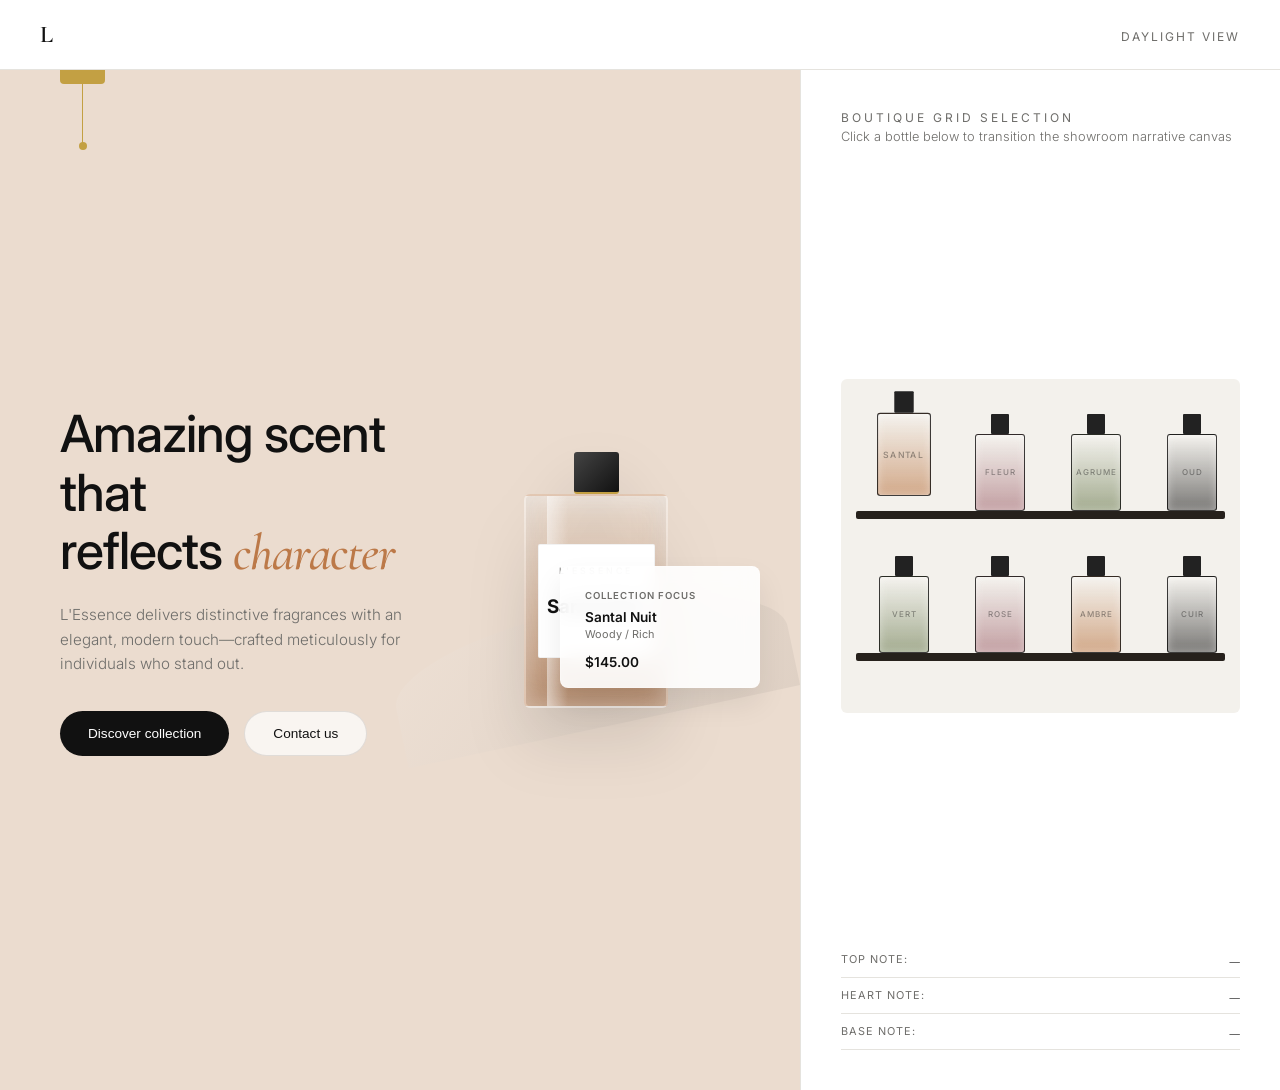
==== index.html @ 067307cc "Initial commit" ====
<!DOCTYPE html>
<html lang="en">
<head>
    <meta charset="UTF-8">
    <meta name="viewport" content="width=device-width, initial-scale=1.0">
    <title>LADE's Scent | World of frangrance</title>
    <link rel="preconnect" href="https://fonts.googleapis.com">
    <link rel="preconnect" href="https://fonts.gstatic.com" crossorigin>
    <link href="https://fonts.googleapis.com/css2?family=Cormorant+Garamond:ital,wght@0,400;0,600;1,400&family=Inter:wght@300;400;500;600&display=swap" rel="stylesheet">
    <link rel="stylesheet" href="style.css">
</head>
<body>

    <!-- SITE NAVIGATION HEADER -->
    <header class="site-header">
        <div class="header-container">
            <div class="nav-left">
                <a href="#" class="brand-logo">L</a>
            </div>
            <div class="nav-right">
                <span class="view-mode" id="theme-status">Daylight View</span>
            </div>
        </div>
    </header>

    <main class="showroom-wrapper">
        
        <!-- THE CINEMATIC HERO CANVAS (LEFT) -->
        <section class="display-stage" id="ambient-stage">
            <div class="cabinet-lighting">
                <div class="lamp">
                    <div class="lamp-shade"></div>
                    <div class="lamp-glow"></div>
                    <div class="pull-string" id="theme-pull-string" title="Pull to toggle lights"></div>
                </div>
            </div>

            <div class="hero-story-container">
                <div class="hero-text-side">
                    <h1 class="hero-headline">Amazing scent that <br>reflects <span id="hero-dynamic-word" class="serif-italic">character</span></h1>
                    <p class="hero-subtext" id="hero-dynamic-subtext">L'Essence delivers distinctive fragrances with an elegant, modern touch—crafted meticulously for individuals who stand out.</p>
                    <div class="hero-cta-group">
                        <button class="btn-dark" id="hero-primary-btn">Discover collection</button>
                        <button class="btn-light" id="contact-trigger-btn">Contact us</button>
                    </div>
                </div>

                <div class="hero-image-side">
                    <div class="silk-drape-overlay"></div>
                    <div class="showcase-bottle-wrapper">
                        <div class="hero-perfume-bottle" id="hero-bottle-render">
                            <div class="hero-cap"></div>
                            <div class="hero-glass-body liquid-woody" id="hero-liquid-core">
                                <div class="hero-glass-shine"></div>
                                <div class="hero-bottle-inner-label">
                                    <p class="label-brand">L'ESSENCE</p>
                                    <h3 id="hero-label-name">Santal Nuit</h3>
                                </div>
                            </div>
                        </div>
                    </div>

                    <div class="floating-product-card">
                        <span class="badge-tag">Collection Focus</span>
                        <h4 id="badge-title">Santal Nuit</h4>
                        <p id="badge-meta">Woody / Rich</p>
                        <span class="badge-price" id="badge-price">$145.00</span>
                    </div>
                </div>
            </div>
        </section>

        <!-- THE ARCHITECTURAL ARCHIVE PANEL (RIGHT) -->
        <aside class="info-sidebar">
            <div class="sidebar-header-tag">
                <span class="scent-tag">Boutique Grid Selection</span>
                <p class="sidebar-instruction">Click a bottle below to transition the showroom narrative canvas</p>
            </div>

            <div class="cabinet-grid-wrapper">
                <div class="cabinet-frame">
                    
                    <!-- SHELF ROW 1 -->
                    <div class="cabinet-shelf">
                        <div class="shelf-surface"></div>
                        <div class="shelf-items">
                            
                            <div class="shelf-item locked" 
                                 data-name="Santal Nuit" data-price="$145.00" data-tag="Woody / Rich" data-word="character"
                                 data-desc="An intimate, shadow-filled atmosphere captured in premium glass. Dark papyrus and spicy cardamom give way to a creamy Australian sandalwood base." 
                                 data-top="Cardamom, Cypress" data-heart="Papyrus, Iris Accord" data-base="Sandalwood"
                                 data-accent="var(--accent-woody)" data-liquid="liquid-woody"
                                 data-stage-bg="linear-gradient(135deg, #ecdccf 0%, #d5bead 100%)">
                                <div class="perfume-bottle">
                                    <div class="cap"></div>
                                    <div class="glass-body liquid-woody"><div class="shimmer-glare"></div><span>SANTAL</span></div>
                                </div>
                            </div>

                            <div class="shelf-item" 
                                 data-name="Fleur de Cerisier" data-price="$160.00" data-tag="Floral / Delicate" data-word="elegance"
                                 data-desc="A bright, crisp interpretation of spring rain in luxury gardens. Petals of cherry blossom floating down onto soft, clean white musks and Bergamot zest." 
                                 data-top="Calabrian Bergamot" data-heart="Sakura Blossom" data-base="White Musk"
                                 data-accent="var(--accent-floral)" data-liquid="liquid-floral"
                                 data-stage-bg="linear-gradient(135deg, #f5e6e8 0%, #dec2c5 100%)">
                                <div class="perfume-bottle">
                                    <div class="cap"></div>
                                    <div class="glass-body liquid-floral"><div class="shimmer-glare"></div><span>FLEUR</span></div>
                                </div>
                            </div>

                            <div class="shelf-item" 
                                 data-name="Agrume Fraîche" data-price="$130.00" data-tag="Citrus / Raw" data-word="vibrancy"
                                 data-desc="An injection of pure, morning energy. Crushed green lemons and vibrant Tunisian neroli oil anchored firmly by a sophisticated dry down of crisp amber." 
                                 data-top="Crushed Lemon" data-heart="Tunisian Neroli" data-base="Clean Amber"
                                 data-accent="var(--accent-citrus)" data-liquid="liquid-citrus"
                                 data-stage-bg="linear-gradient(135deg, #f0f5e6 0%, #d2ddbe 100%)">
                                <div class="perfume-bottle">
                                    <div class="cap"></div>
                                    <div class="glass-body liquid-citrus"><div class="shimmer-glare"></div><span>AGRUME</span></div>
                                </div>
                            </div>

                            <div class="shelf-item" 
                                 data-name="Oud Impérial" data-price="$195.00" data-tag="Exotic / Deep" data-word="mystery"
                                 data-desc="A dense, mysterious journey through dark woods and rare resins. A highly sophisticated, smoky agarwood core designed for the bold iconoclast." 
                                 data-top="Spiced Saffron" data-heart="Smoky Agarwood" data-base="Dark Leather"
                                 data-accent="var(--accent-oud)" data-liquid="liquid-oud"
                                 data-stage-bg="linear-gradient(135deg, #dfdcd6 0%, #c4bfae 100%)">
                                <div class="perfume-bottle">
                                    <div class="cap gold-cap"></div>
                                    <div class="glass-body liquid-oud"><div class="shimmer-glare"></div><span>OUD</span></div>
                                </div>
                            </div>

                        </div>
                    </div>

                    <!-- SHELF ROW 2 -->
                    <div class="cabinet-shelf">
                        <div class="shelf-surface"></div>
                        <div class="shelf-items">
                            <div class="shelf-item" data-name="Vétiver Vert" data-price="$150.00" data-tag="Earthy / Fresh" data-word="grounding" data-desc="Crisp native grass notes paired with clean bergamot and a deeply grounding, smoky Haitian vetiver base." data-top="Bergamot" data-heart="Wild Sage" data-base="Haitian Vetiver" data-accent="var(--accent-citrus)" data-liquid="liquid-citrus" data-stage-bg="linear-gradient(135deg, #e6ecdf 0%, #cad4c1 100%)">
                                <div class="perfume-bottle"><div class="cap"></div><div class="glass-body liquid-citrus"><div class="shimmer-glare"></div><span>VERT</span></div></div>
                            </div>
                            <div class="shelf-item" data-name="Rose Noir" data-price="$170.00" data-tag="Floral / Opulent" data-word="passion" data-desc="A deep, dramatic midnight rose. Velvety damask rose absolute blended seamlessly with dark patchouli and black pepper." data-top="Black Pepper" data-heart="Damask Rose" data-base="Patchouli" data-accent="var(--accent-floral)" data-liquid="liquid-floral" data-stage-bg="linear-gradient(135deg, #fcdbe0 0%, #e2b3ba 100%)">
                                <div class="perfume-bottle"><div class="cap"></div><div class="glass-body liquid-floral"><div class="shimmer-glare"></div><span>ROSE</span></div></div>
                            </div>
                            <div class="shelf-item" data-name="Ambre Gris" data-price="$180.00" data-tag="Warm / Mineral" data-word="warmth" data-desc="A complex, mineral warmth that mimics salted skin, rich labdanum resin, and absolute vanilla bean extracts." data-top="Sea Salt" data-heart="Labdanum" data-base="Vanilla Bean" data-accent="var(--accent-woody)" data-liquid="liquid-woody" data-stage-bg="linear-gradient(135deg, #f6ebd8 0%, #dfcea9 100%)">
                                <div class="perfume-bottle"><div class="cap"></div><div class="glass-body liquid-woody"><div class="shimmer-glare"></div><span>AMBRE</span></div></div>
                            </div>
                            <div class="shelf-item" data-name="Cuir Blanc" data-price="$165.00" data-tag="Leathery / Smooth" data-word="prestige" data-desc="Clean structural leather lines. Sharp white pepper combined with white musk and structural iris." data-top="White Pepper" data-heart="Iris Accord" data-base="White Leather" data-accent="var(--accent-oud)" data-liquid="liquid-oud" data-stage-bg="linear-gradient(135deg, #eaeaea 0%, #c8c8c8 100%)">
                                <div class="perfume-bottle"><div class="cap gold-cap"></div><div class="glass-body liquid-oud"><div class="shimmer-glare"></div><span>CUIR</span></div></div>
                            </div>
                        </div>
                    </div>

                </div>
            </div>

            <!-- COMPACT OLFACTORY PYRAMID BLUEPRINT DISPLAY -->
            <div class="pyramid-data-card">
                <div class="pyramid-row">
                    <span class="pyr-lbl">Top note:</span>
                    <span id="side-top" class="pyr-val">—</span>
                </div>
                <div class="pyramid-row">
                    <span class="pyr-lbl">Heart note:</span>
                    <span id="side-heart" class="pyr-val">—</span>
                </div>
                <div class="pyramid-row">
                    <span class="pyr-lbl">Base note:</span>
                    <span id="side-base" class="pyr-val">—</span>
                </div>
            </div>
        </aside>
    </main>

    <!-- INTERACTIVE CONTACT MODAL COMPONENT -->
    <div class="contact-modal-overlay" id="contact-modal">
        <div class="contact-modal-card">
            <button class="modal-close-btn" id="contact-close-btn" aria-label="Close form">&times;</button>
            <div class="modal-inner-layout">
                <div class="modal-decor-side">
                    <h3>LADE'S Scent</h3>
                    <p>EXPLORE THE WORLD OF FRAGRANCES</p>
                </div>
                <div class="modal-form-side">
                    <h2>Connect With Us</h2>
                    <p class="form-intro">Leave a message for private showroom bookings or order inquiries.</p>
                    <form id="contact-form" onsubmit="event.preventDefault(); alert('Message sent successfully!'); document.getElementById('contact-modal').classList.remove('open');">
                        <div class="form-field">
                            <label for="client-name">Your Name</label>
                            <input type="text" id="client-name" required placeholder="Jean Dupont">
                        </div>
                        <div class="form-field">
                            <label for="client-email">Email Address</label>
                            <input type="email" id="client-email" required placeholder="Davidtimilehin146@gmail.com">
                        </div>
                        <div class="form-field">
                            <label for="client-message">Inquiry Details</label>
                            <textarea id="client-message" rows="4" required placeholder="Tell us about your fragrances preference..."></textarea>
                        </div>
                        <button type="submit" class="form-submit-btn">Send Message</button>
                    </form>
                </div>
            </div>
        </div>
    </div>

    <script src="app.js"></script>
</body>
</html>
---- style.css ----
/* ==========================================================================
   1. TOKENS & RESPONSIVE GRID LAYOUT
   ========================================================================== */
:root {
    --bg-main: #f9f8f5;
    --bg-stage-default: #ebdccf; 
    --bg-sidebar: #ffffff;
    --text-main: #111111;
    --text-muted: #6e6d6a;
    --border-color: #e5e3de;
    
    --cabinet-bg: #f3f1ec;
    --shelf-wood: #26211c;
    --lamp-glow: rgba(255, 235, 180, 0);
    --card-bg: rgba(255, 255, 255, 0.9);
    
    --accent-woody: #bc7948;
    --accent-floral: #a26971;
    --accent-citrus: #6e7d52;
    --accent-oud: #2b2a29;
    
    --ff-serif: 'Cormorant Garamond', Georgia, serif;
    --ff-sans: 'Inter', system-ui, sans-serif;
    --transition-cinema: all 0.6s cubic-bezier(0.16, 1, 0.3, 1);
}
#ambient-stage {
  transition: background 0.6s ease;
  min-height: 100vh;
}
#theme-pull-string {
  cursor: pointer;
  z-index: 100;
  position: relative;
}
.hero-story-container {
  display: grid;
  grid-template-columns: 1.1fr 0.9fr;
  width: 100%;
  max-width: 950px;
  align-items: center;
  gap: 40px;
}

body.dark-theme {
    --bg-main: #070707;
    --bg-stage-default: #171513;
    --bg-sidebar: #0f0f0f;
    --text-main: #ffffff;
    --text-muted: #a5a29d;
    --border-color: #222222;
    --cabinet-bg: #141312;
    --shelf-wood: #0d0b0a;
    --lamp-glow: rgba(230, 160, 50, 0.35);
    --card-bg: rgba(20, 20, 20, 0.85);
}

body {
    margin: 0; background-color: var(--bg-main); color: var(--text-main);
    font-family: var(--ff-sans); transition: var(--transition-cinema); overflow-x: hidden;
}

.site-header { padding: 20px 40px; border-bottom: 1px solid var(--border-color); background-color: var(--bg-sidebar); position: relative; z-index: 10; }
.header-container { display: flex; justify-content: space-between; align-items: center; }
.brand-logo { font-family: var(--ff-serif); font-size: 1.5rem; letter-spacing: 5px; font-weight: 600; color: var(--text-main); text-decoration: none; }
.view-mode { font-size: 0.75rem; text-transform: uppercase; letter-spacing: 2px; color: var(--text-muted); }

.showroom-wrapper { display: grid; grid-template-columns: 1fr 480px; min-height: calc(100vh - 76px); position: relative; }

/* ==========================================================================
   2. HERO DISPLAY OVERLAPS (FIXES THE BLOCKED HOVER INTERACTION BUG)
   ========================================================================== */
.display-stage {
    position: relative; padding: 60px; display: flex; align-items: center; justify-content: center;
    background: var(--bg-stage-default); transition: var(--transition-cinema);
    z-index: 1; /* Ensures it stays clean of the side grid context zone */
}

.cabinet-lighting { position: absolute; top: 0; left: 60px; z-index: 12; pointer-events: none; }
.lamp { display: flex; flex-direction: column; align-items: center; }
.lamp-shade { width: 45px; height: 14px; background: #c3a043; border-radius: 0 0 4px 4px; box-shadow: 0 10px 30px var(--lamp-glow); }
.lamp-glow { position: absolute; top: 14px; width: 300px; height: 300px; background: radial-gradient(circle at top, var(--lamp-glow) 0%, transparent 70%); pointer-events: none; }
.pull-string { width: 1.5px; height: 60px; background: #c3a043; cursor: pointer; pointer-events: auto; position: relative; }
.pull-string::after { content: ''; position: absolute; bottom: -6px; left: -3px; width: 8px; height: 8px; background: #c3a043; border-radius: 50%; }

.hero-story-container { display: grid; grid-template-columns: 1.1fr 0.9fr; width: 100%; max-width: 950px; align-items: center; gap: 40px; }
.hero-headline { font-size: 3.2rem; font-weight: 500; line-height: 1.15; margin: 0 0 20px 0; letter-spacing: -1px; }
.serif-italic { font-family: var(--ff-serif); font-style: italic; color: var(--accent-woody); transition: var(--transition-cinema); }
.hero-subtext { font-size: 0.95rem; line-height: 1.6; color: var(--text-muted); margin: 0 0 35px 0; max-width: 380px; font-weight: 300; }

.hero-cta-group { display: flex; gap: 15px; }
.btn-dark { background-color: #111111; color: #ffffff; border: none; padding: 14px 28px; border-radius: 30px; font-size: 0.85rem; font-weight: 500; cursor: pointer; transition: var(--transition-cinema); }
.btn-light { background-color: rgba(255,255,255,0.7); color: #111111; border: 1px solid rgba(0,0,0,0.1); padding: 14px 28px; border-radius: 30px; font-size: 0.85rem; font-weight: 500; cursor: pointer; backdrop-filter: blur(5px); }

.hero-image-side { position: relative; display: flex; justify-content: center; align-items: center; }
.silk-drape-overlay { position: absolute; bottom: -20px; left: -60px; width: 400px; height: 120px; background: linear-gradient(135deg, rgba(255,255,255,0.1) 0%, rgba(0,0,0,0.05) 100%); border-radius: 50% 50% 0 0; transform: rotate(-12deg); pointer-events: none; }

/* OVERSIZED HERO BOTTLE */
.hero-perfume-bottle { display: flex; flex-direction: column; align-items: center; filter: drop-shadow(0 35px 30px rgba(0,0,0,0.15)); transition: var(--transition-cinema); }
.hero-cap { width: 45px; height: 40px; background: linear-gradient(135deg, #444 0%, #111 100%); border-radius: 3px; border-bottom: 2px solid #c3a043; }
.hero-glass-body { width: 140px; height: 210px; border: 2.5px solid rgba(255, 255, 255, 0.4); border-radius: 6px; display: flex; align-items: center; justify-content: center; position: relative; overflow: hidden; backdrop-filter: blur(8px); -webkit-backdrop-filter: blur(8px); box-shadow: inset 0 0 25px rgba(255,255,255,0.4), inset 0 -30px 40px rgba(0,0,0,0.1); transition: var(--transition-cinema); }
.hero-glass-shine { position: absolute; top: 0; left: 15%; bottom: 0; width: 15%; background: linear-gradient(90deg, rgba(255,255,255,0.5) 0%, rgba(255,255,255,0) 100%); z-index: 4; }
.hero-bottle-inner-label { background-color: #ffffff; width: 75%; padding: 20px 5px; text-align: center; border-radius: 2px; border: 1px solid rgba(0,0,0,0.05); z-index: 5; }
.label-brand { font-size: 0.55rem; letter-spacing: 3px; color: var(--text-muted); margin: 0 0 4px 0; text-transform: uppercase; }
.hero-label-name { font-family: var(--ff-serif); font-size: 1.1rem; font-weight: 600; margin: 0; color: #111111; }

.floating-product-card { position: absolute; bottom: 20px; right: -20px; background: var(--card-bg); padding: 16px 24px; border-radius: 8px; box-shadow: 0 15px 30px rgba(0,0,0,0.08); backdrop-filter: blur(10px); -webkit-backdrop-filter: blur(10px); border: 1px solid rgba(255,255,255,0.2); width: 150px; transition: var(--transition-cinema); }
.badge-tag { font-size: 0.6rem; text-transform: uppercase; letter-spacing: 1px; color: var(--text-muted); font-weight: 600; }
.floating-product-card h4 { font-size: 0.85rem; font-weight: 600; margin: 6px 0 2px 0; color: var(--text-main); }
.floating-product-card p { font-size: 0.68rem; color: var(--text-muted); margin: 0 0 10px 0; }
.badge-price { font-size: 0.85rem; font-weight: 600; color: var(--text-main); }

/* ==========================================================================
   3. RIGHT CABINET MATRIX
   ========================================================================== */
.info-sidebar {
    background-color: var(--bg-sidebar); border-left: 1px solid var(--border-color);
    padding: 40px; display: flex; flex-direction: column; justify-content: space-between;
    position: relative; z-index: 5; transition: var(--transition-cinema);
}
.scent-tag { font-size: 0.75rem; text-transform: uppercase; color: var(--text-muted); letter-spacing: 3px; display: block; margin-bottom: 4px;}
.sidebar-instruction { font-size: 0.8rem; color: var(--text-muted); margin: 0 0 25px 0; font-weight: 300; }

.cabinet-grid-wrapper { background: var(--cabinet-bg); padding: 35px 25px 15px 25px; border-radius: 6px; transition: var(--transition-cinema); }
.cabinet-shelf { position: relative; margin-bottom: 45px; }
.shelf-items { display: grid; grid-template-columns: repeat(4, 76px); gap: 20px; justify-content: space-between; position: relative; z-index: 6; }
.shelf-surface { position: absolute; bottom: -8px; left: -10px; right: -10px; height: 8px; background: var(--shelf-wood); border-radius: 2px; }

/* FIXED PERFUME TOKENS (Ensures mouse triggers don't leak or mismatch) */
.shelf-item { display: flex; flex-direction: column; align-items: center; cursor: pointer; position: relative; pointer-events: auto; }
.perfume-bottle { transform-origin: bottom center; transition: var(--transition-cinema); pointer-events: none; } /* Lets the main item wrapper catch events smoothly */
.cap { width: 18px; height: 20px; background: #222; border-radius: 1px; margin: 0 auto; }
.glass-body { width: 48px; height: 75px; border: 1.5px solid rgba(0, 0, 0, 0.75); border-radius: 3px; display: flex; align-items: center; justify-content: center; position: relative; overflow: hidden; box-shadow: inset 0 0 8px rgba(255,255,255,0.4); }
body.dark-theme .glass-body { border-color: rgba(255,255,255,0.5); }
.glass-body span { font-size: 0.5rem; letter-spacing: 1px; color: var(--text-main); font-weight: 500; opacity: 0.4; }

.liquid-woody { background: linear-gradient(180deg, rgba(255,255,255,0.1) 0%, rgba(188,121,72,0.6) 100%); }
.liquid-floral { background: linear-gradient(180deg, rgba(255,255,255,0.1) 0%, rgba(162,105,113,0.6) 100%); }
.liquid-citrus { background: linear-gradient(180deg, rgba(255,255,255,0.1) 0%, rgba(110,125,82,0.6) 100%); }
.liquid-oud    { background: linear-gradient(180deg, rgba(255,255,255,0.1) 0%, rgba(43,42,41,0.6) 100%); }

.shimmer-glare { position: absolute; top: -50%; left: -50%; width: 200%; height: 200%; background: linear-gradient(45deg, transparent 43%, rgba(255,255,255,0.5) 50%, transparent 57%); transform: rotate(25deg) translateX(-100%); transition: transform 0.5s ease; }

.shelf-item:hover .perfume-bottle,
.shelf-item.locked .perfume-bottle { transform: translateY(-15px) scale(1.08); }
.shelf-item:hover .shimmer-glare,
.shelf-item.locked .shimmer-glare { transform: rotate(25deg) translateX(100%); }

.pyramid-data-card { display: flex; flex-direction: column; gap: 10px; margin-top: 30px; }
.pyramid-row { display: flex; justify-content: space-between; border-bottom: 1px solid var(--border-color); padding-bottom: 8px; font-size: 0.85rem; }
.pyr-lbl { text-transform: uppercase; font-size: 0.68rem; color: var(--text-muted); letter-spacing: 1px; }
.pyr-val { font-family: var(--ff-serif); font-weight: 600; color: var(--text-main); }

/* ==========================================================================
   4. LUXURY CONTACT MODAL SCREEN
   ========================================================================== */
.contact-modal-overlay {
    position: fixed; inset: 0; background-color: rgba(0, 0, 0, 0.4);
    backdrop-filter: blur(8px); -webkit-backdrop-filter: blur(8px);
    z-index: 100; display: flex; align-items: center; justify-content: center;
    opacity: 0; visibility: hidden; transition: all 0.4s ease;
}
.contact-modal-overlay.open { opacity: 1; visibility: visible; }

.contact-modal-card {
    background-color: var(--bg-sidebar); border: 1px solid var(--border-color);
    width: 90%; max-width: 700px; border-radius: 12px; overflow: hidden;
    position: relative; box-shadow: 0 30px 60px rgba(0,0,0,0.2);
    transform: translateY(30px); transition: transform 0.4s ease;
}
.contact-modal-overlay.open .contact-modal-card { transform: translateY(0); }

.modal-close-btn {
    position: absolute; top: 15px; right: 20px; background: none; border: none;
    font-size: 2rem; color: var(--text-muted); cursor: pointer; z-index: 5;
}
.modal-inner-layout { display: grid; grid-template-columns: 1fr 1.4fr; min-height: 450px; }

.modal-decor-side {
    background: linear-gradient(135deg, #2a2521 0%, #110f0e 100%);
    color: #ebdccf; padding: 40px; display: flex; flex-direction: column; justify-content: center;
}
.modal-decor-side h3 { font-family: var(--ff-serif); font-size: 1.8rem; letter-spacing: 4px; margin: 0 0 8px 0; }
.modal-decor-side p { font-size: 0.75rem; letter-spacing: 2px; text-transform: uppercase; opacity: 0.7; margin: 0; }

.modal-form-side { padding: 40px; display: flex; flex-direction: column; justify-content: center; }
.modal-form-side h2 { font-family: var(--ff-serif); font-size: 2.2rem; font-weight: 400; margin: 0 0 8px 0; }
.form-intro { font-size: 0.85rem; color: var(--text-muted); margin: 0 0 25px 0; line-height: 1.4; }

.form-field { display: flex; flex-direction: column; gap: 6px; margin-bottom: 16px; }
.form-field label { font-size: 0.7rem; text-transform: uppercase; letter-spacing: 1px; color: var(--text-muted); font-weight: 600; }
.form-field input, .form-field textarea {
    background-color: var(--cabinet-bg); border: 1px solid var(--border-color);
    padding: 12px; border-radius: 6px; font-family: var(--ff-sans); font-size: 0.9rem;
    color: var(--text-main); transition: border-color 0.2s;
}
.form-field input:focus, .form-field textarea:focus { border-color: var(--accent-woody); outline: none; }
.form-submit-btn {
    background-color: var(--text-main); color: var(--bg-sidebar); border: none;
    padding: 14px; border-radius: 6px; font-weight: 500; letter-spacing: 1px;
    text-transform: uppercase; font-size: 0.8rem; cursor: pointer; margin-top: 10px;
    transition: opacity 0.2s;
}
.form-submit-btn:hover { opacity: 0.9; }

@media (max-width: 1024px) {
    .showroom-wrapper { grid-template-columns: 1fr; }
    .modal-inner-layout { grid-template-columns: 1fr; }
    .modal-decor-side { display: none; }
}
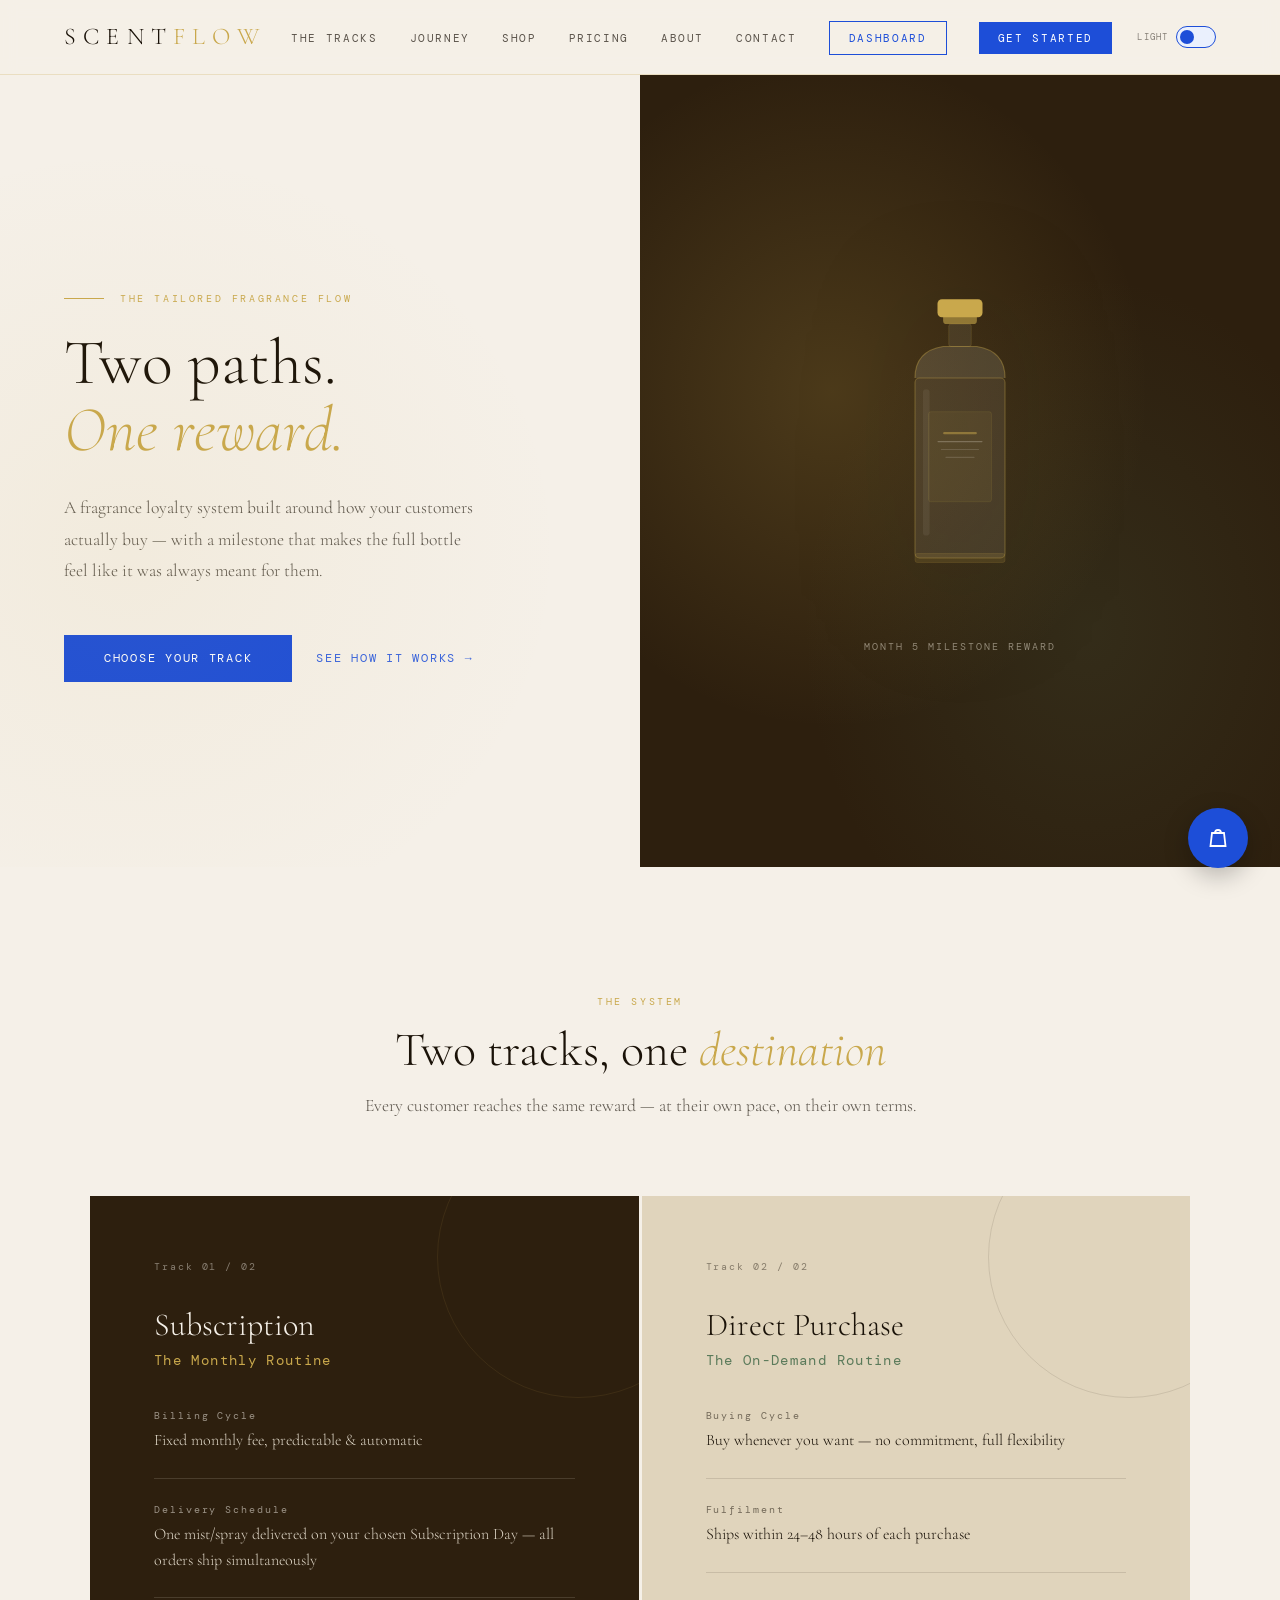
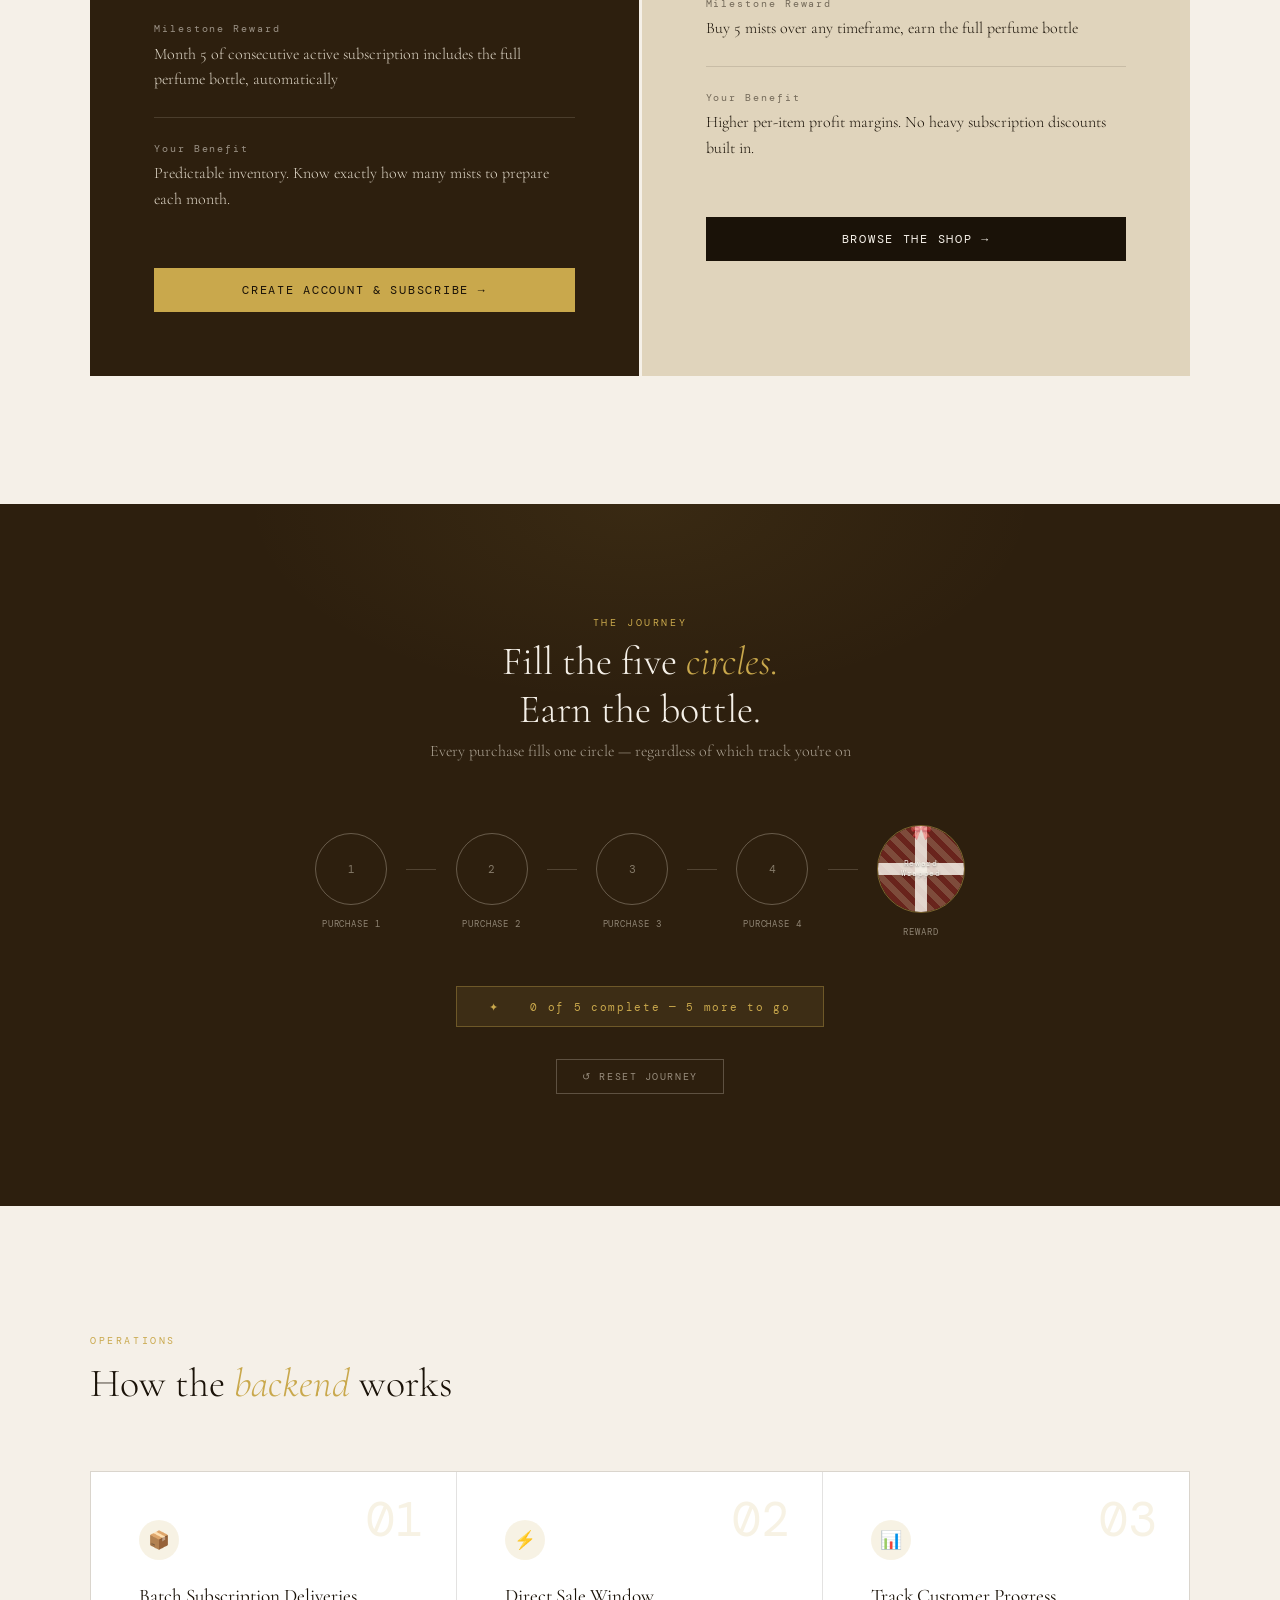
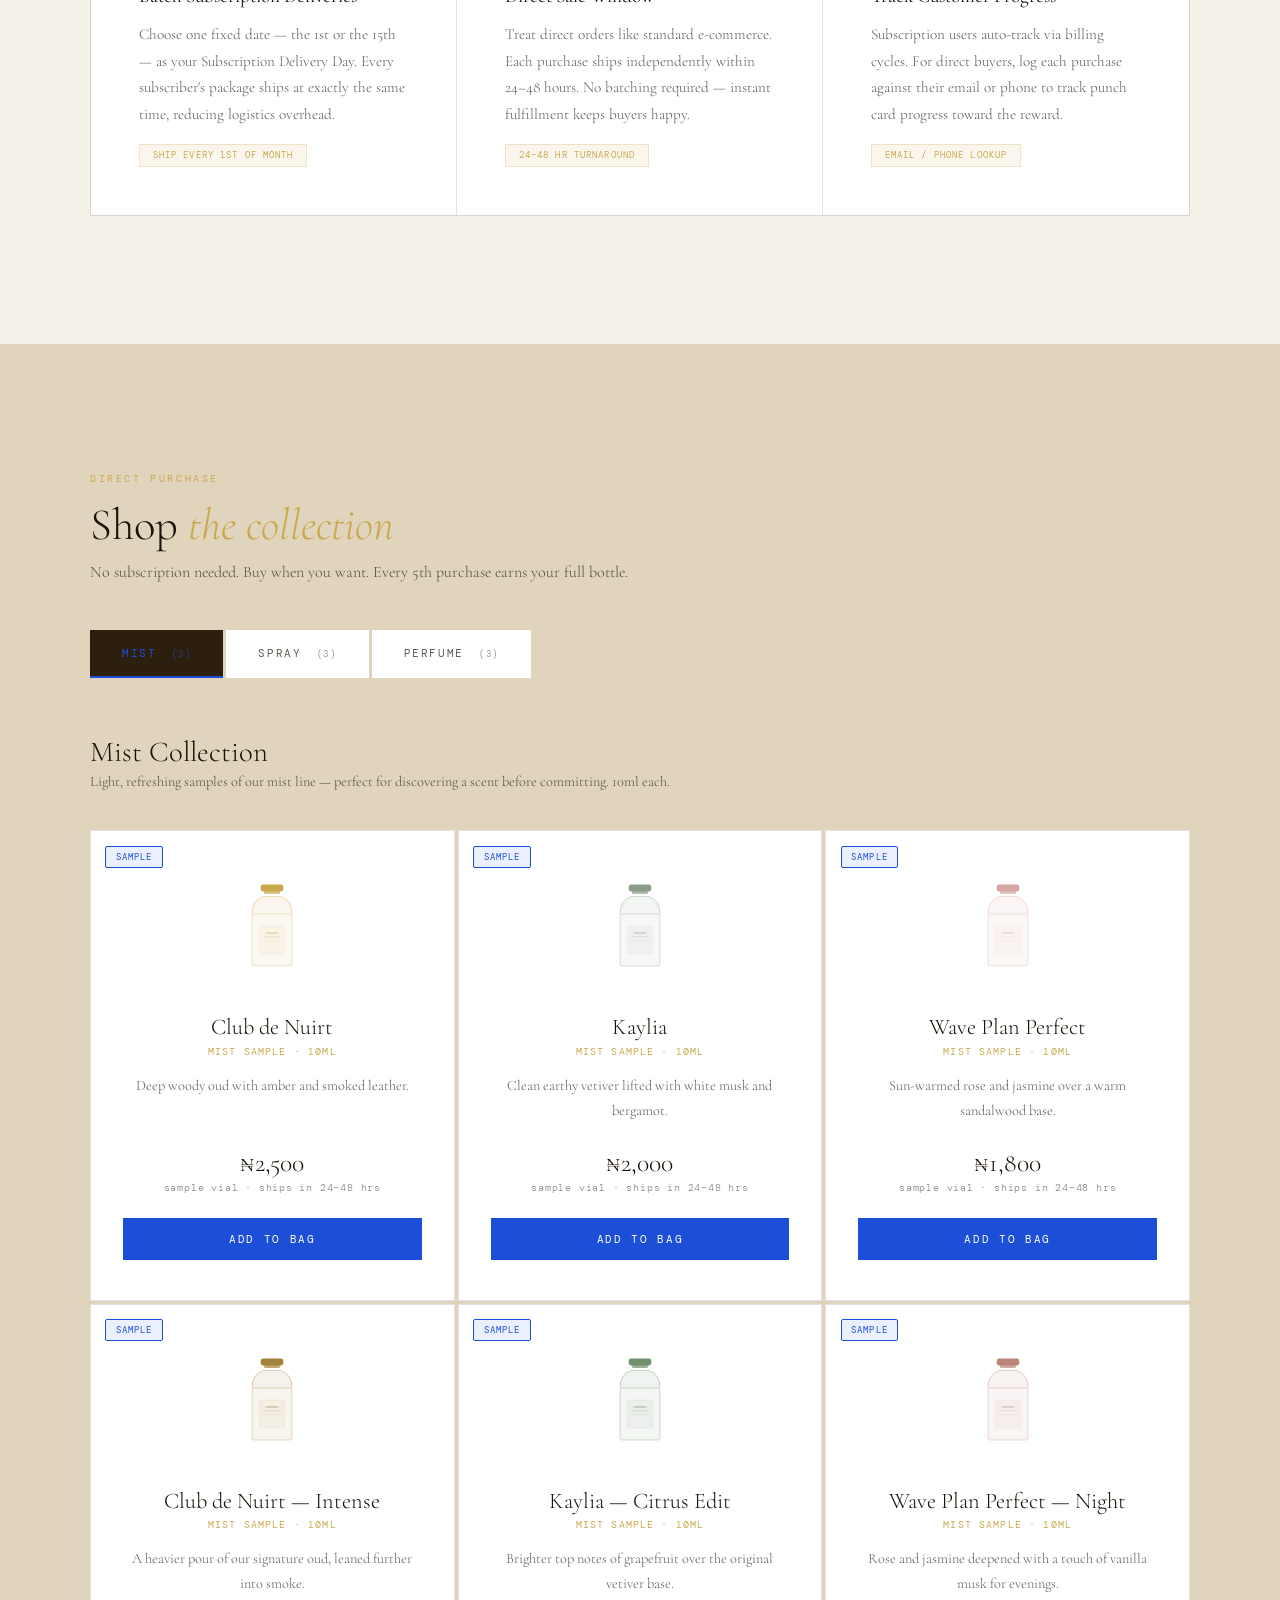
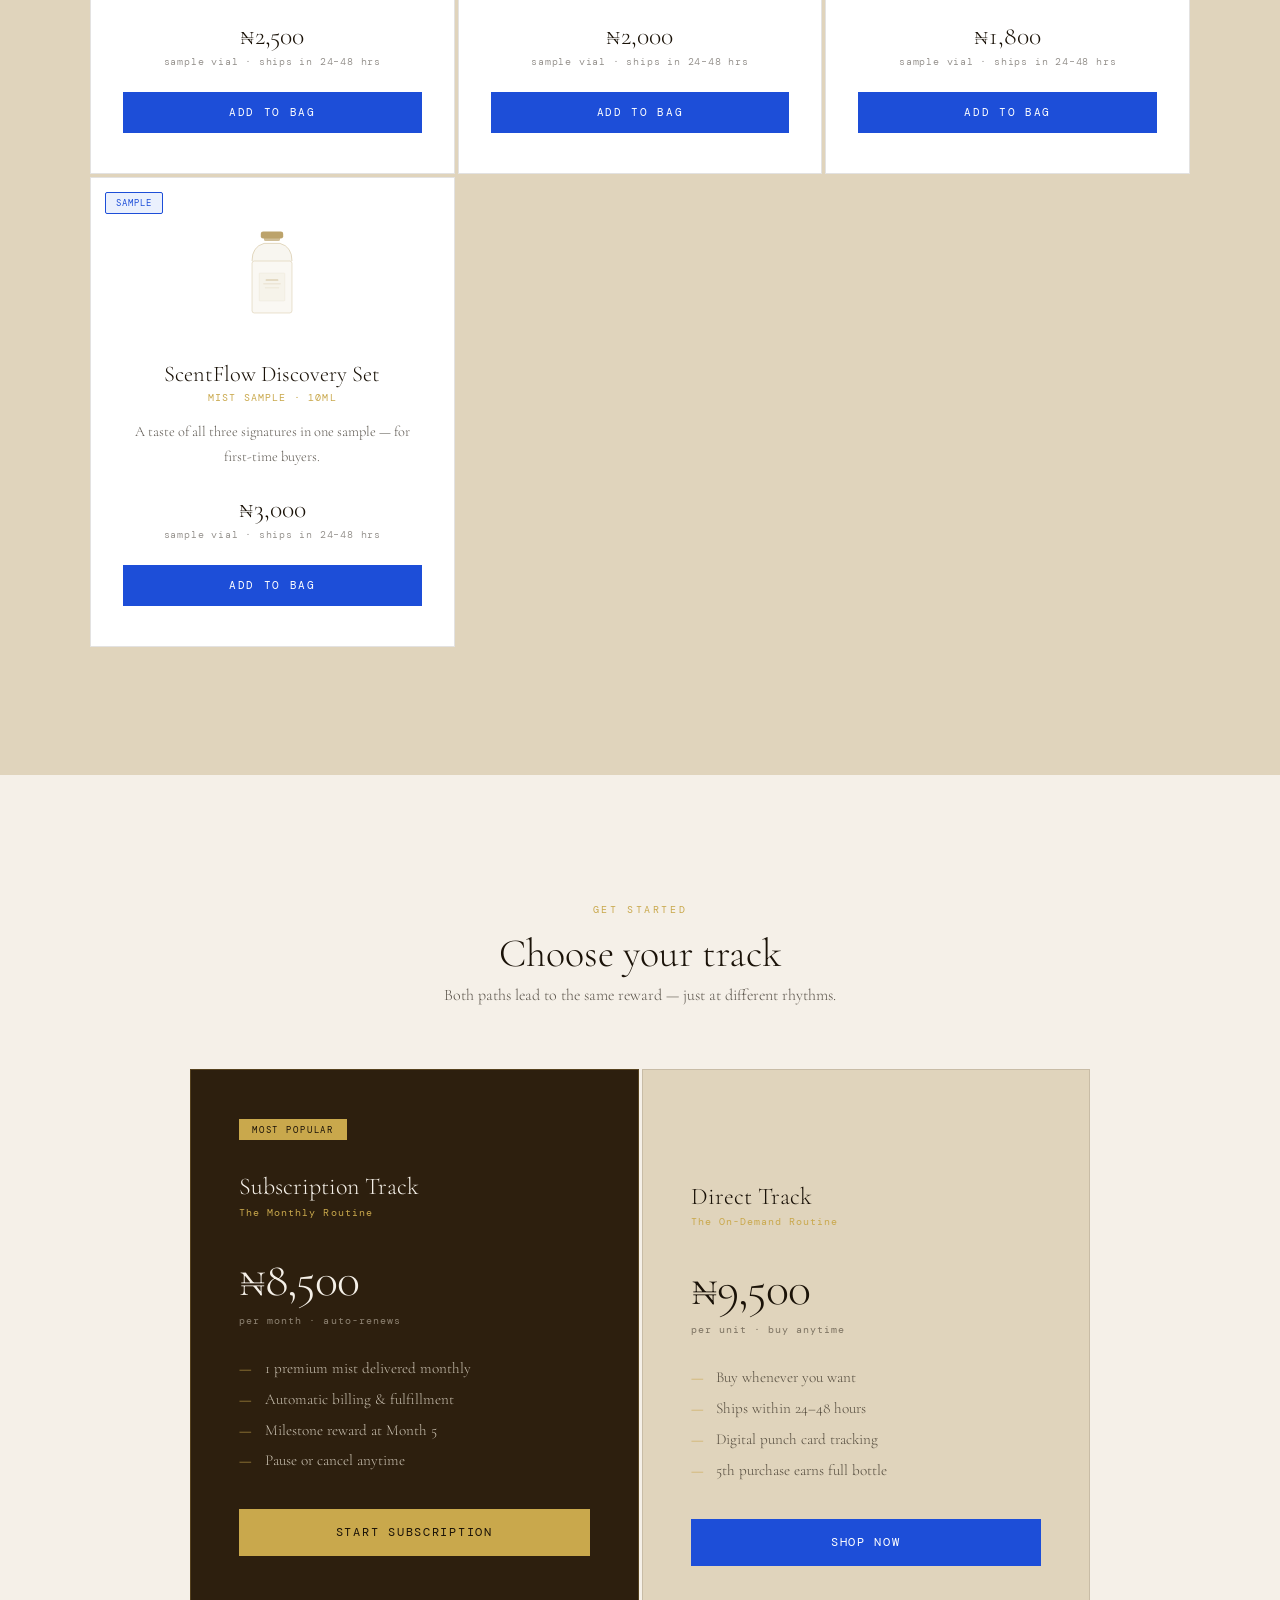
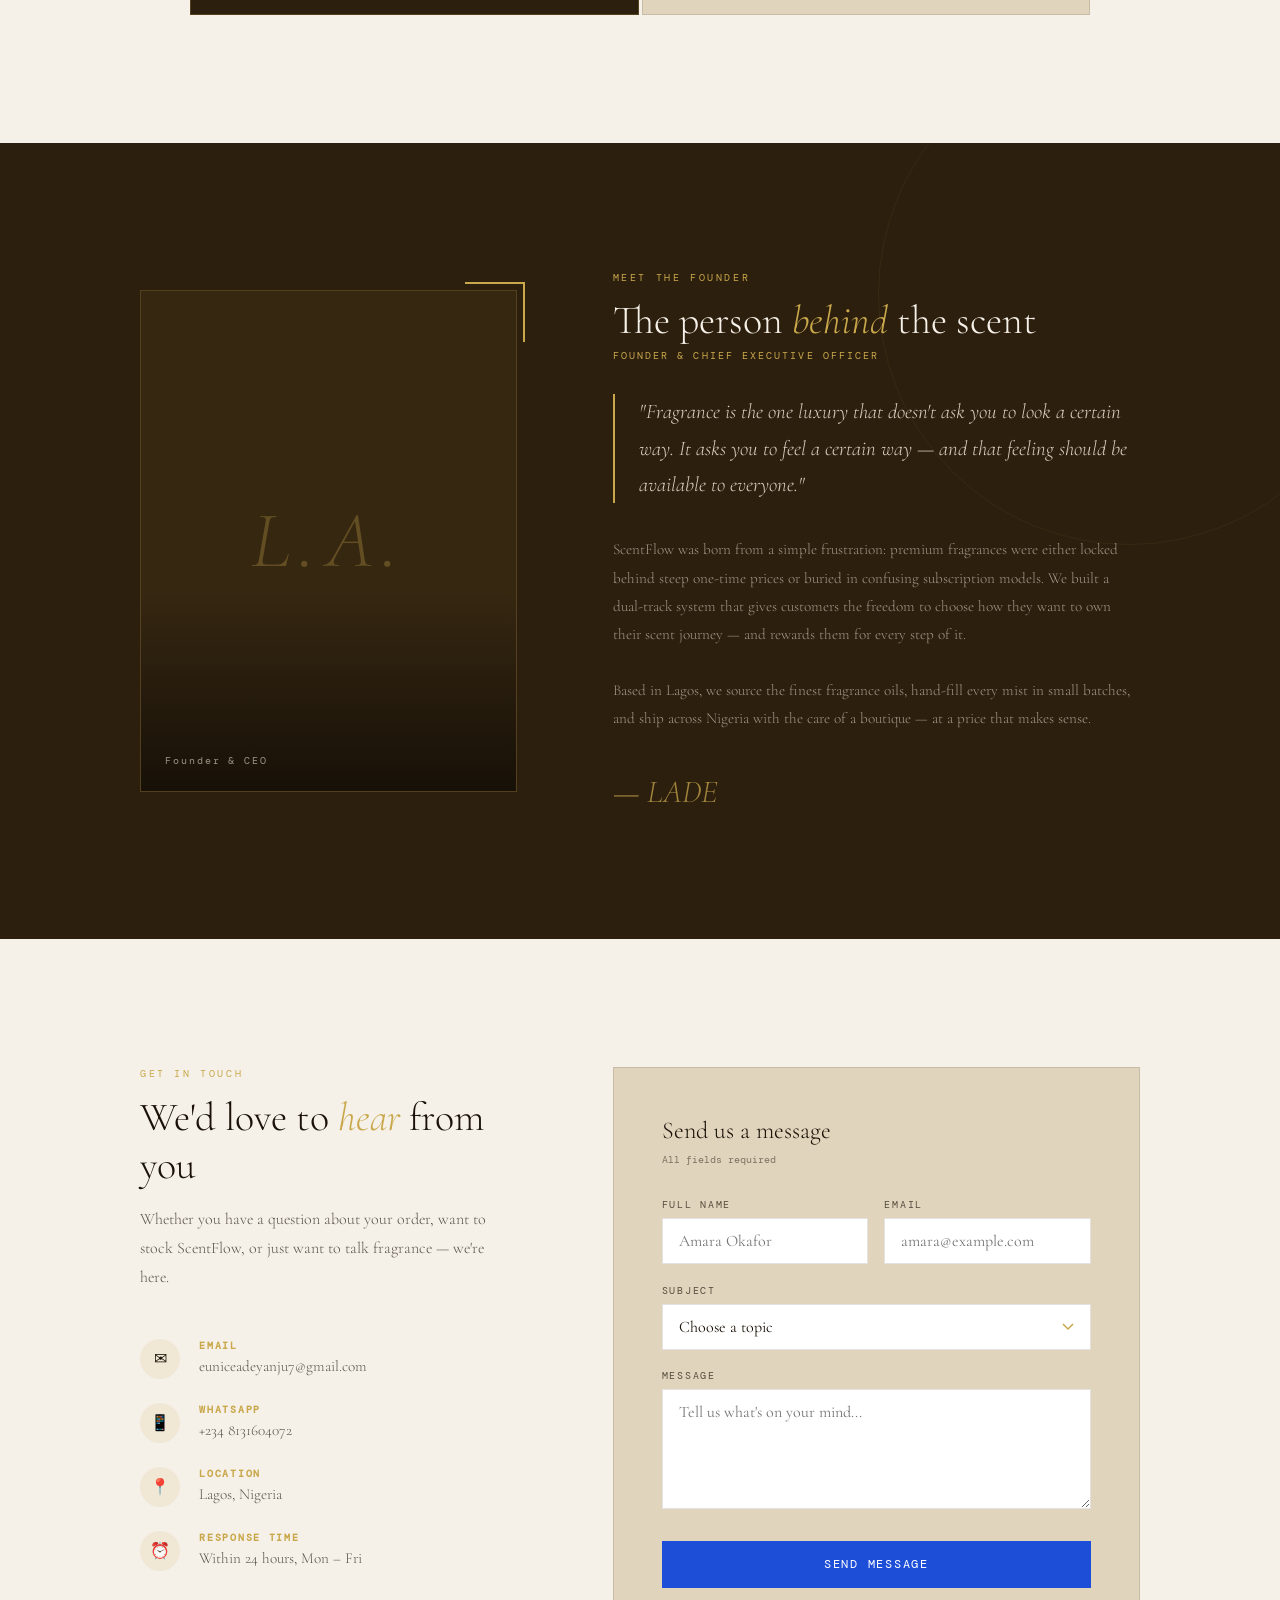
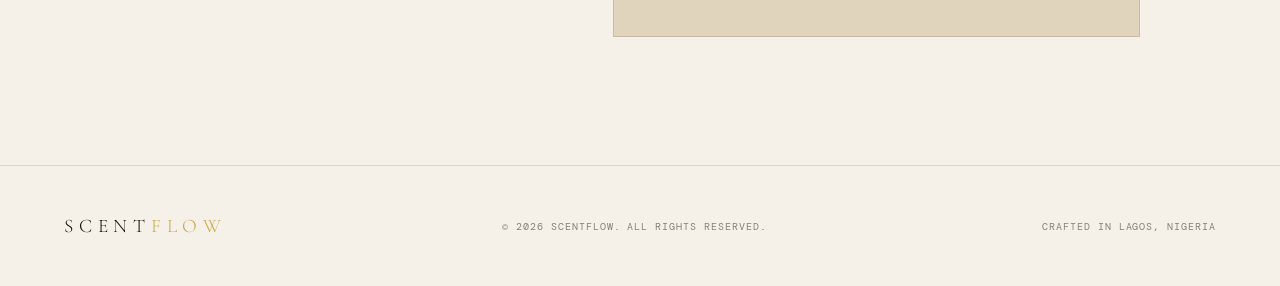
==== commit 621edcac: "Test 1" ====
--- a/index.html
+++ b/index.html
@@ -1,213 +1,1152 @@
 <!DOCTYPE html>
-<html lang="en">
+<html lang="en" data-theme="light">
 <head>
-    <meta charset="UTF-8">
-    <meta name="viewport" content="width=device-width, initial-scale=1.0">
-    <title>LADE's Scent | World of frangrance</title>
-    <link rel="preconnect" href="https://fonts.googleapis.com">
-    <link rel="preconnect" href="https://fonts.gstatic.com" crossorigin>
-    <link href="https://fonts.googleapis.com/css2?family=Cormorant+Garamond:ital,wght@0,400;0,600;1,400&family=Inter:wght@300;400;500;600&display=swap" rel="stylesheet">
-    <link rel="stylesheet" href="style.css">
+<meta charset="UTF-8">
+<meta name="viewport" content="width=device-width, initial-scale=1.0">
+<title>ScentFlow — Tailored Fragrance</title>
+<link href="https://fonts.googleapis.com/css2?family=Cormorant+Garamond:ital,wght@0,300;0,400;0,600;1,300;1,400&family=DM+Mono:wght@300;400&display=swap" rel="stylesheet">
+<style>
+/* ── THEME TOKENS ── */
+:root {
+  --ink: #1a1208;
+  --cream: #f5f0e8;
+  --gold: #c9a84c;
+  --gold-light: #e8d5a3;
+  --mist: #5a7a5a;
+  --blush: #c07060;
+  --deep: #2d1f0e;
+  --sand: #e0d4bc;
+  --bg: #f5f0e8;
+  --bg2: #e0d4bc;
+  --bg3: #2d1f0e;
+  --text: #1a1208;
+  --text2: rgba(26,18,8,0.7);
+  --text3: rgba(26,18,8,0.5);
+  --border: rgba(26,18,8,0.12);
+  --card-bg: #fff;
+  --nav-bg: rgba(245,240,232,0.96);
+  --input-bg: #fff;
+  /* accent: white & blue for interactive UI in light mode; gold stays reserved for luxury touches */
+  --accent: #1d4ed8;
+  --accent-light: #3b6fe0;
+  --accent-pale: #eaf0fd;
+  --accent-text: #ffffff;
+}
+[data-theme="dark"] {
+  --accent: #c9a84c;
+  --accent-light: #e8d5a3;
+  --accent-pale: rgba(201,168,76,0.12);
+  --accent-text: #1a1208;
+}
+[data-theme="dark"] {
+  --bg: #120e08;
+  --bg2: #1e1508;
+  --bg3: #0a0704;
+  --text: #f0e8d8;
+  --text2: rgba(240,232,216,0.75);
+  --text3: rgba(240,232,216,0.45);
+  --border: rgba(240,232,216,0.12);
+  --card-bg: #1e1508;
+  --nav-bg: rgba(18,14,8,0.97);
+  --sand: #2a2010;
+  --cream: #f0e8d8;
+  --input-bg: #2a2010;
+  --deep: #0a0704;
+}
+ 
+* { margin: 0; padding: 0; box-sizing: border-box; }
+html { scroll-behavior: smooth; scroll-padding-top: 90px; }
+body { background: var(--bg); color: var(--text); font-family: 'Cormorant Garamond', serif; overflow-x: hidden; transition: background 0.3s, color 0.3s; }
+ 
+/* ── NAV ── */
+nav {
+  display: flex; justify-content: space-between; align-items: center;
+  padding: 1.4rem 4rem;
+  border-bottom: 1px solid rgba(201,168,76,0.25);
+  position: sticky; top: 0;
+  background: var(--nav-bg);
+  backdrop-filter: blur(8px); z-index: 200;
+  gap: 1.5rem;
+}
+.logo { font-size: 1.5rem; font-weight: 300; letter-spacing: 0.3em; text-transform: uppercase; color: var(--text); text-decoration: none; flex-shrink: 0; }
+.logo span { color: var(--gold); }
+nav ul { list-style: none; display: flex; gap: 2rem; flex-wrap: wrap; }
+nav ul li a {
+  font-family: 'DM Mono', monospace; font-size: 0.68rem;
+  text-decoration: none; letter-spacing: 0.15em; text-transform: uppercase;
+  color: var(--text); opacity: 0.7; transition: opacity 0.2s, color 0.2s;
+}
+nav ul li a:hover { opacity: 1; color: var(--gold); }
+.nav-cta { background: var(--accent) !important; color: var(--accent-text) !important; padding: 0.55rem 1.2rem; opacity: 1 !important; }
+[data-theme="dark"] .nav-cta { background: var(--gold) !important; color: var(--ink) !important; }
+.nav-cta:hover { background: var(--accent-light) !important; color: var(--accent-text) !important; }
+.nav-dashboard { border: 1px solid var(--accent); color: var(--accent) !important; padding: 0.55rem 1.2rem; opacity: 1 !important; }
+.nav-dashboard:hover { background: var(--accent) !important; color: var(--accent-text) !important; }
+.nav-right { display: flex; align-items: center; gap: 1rem; flex-shrink: 0; }
+ 
+/* DARK MODE TOGGLE */
+.theme-toggle { display: flex; align-items: center; gap: 0.5rem; }
+.theme-label { font-family: 'DM Mono', monospace; font-size: 0.58rem; letter-spacing: 0.12em; text-transform: uppercase; color: var(--text3); white-space: nowrap; }
+.toggle-track {
+  width: 40px; height: 22px; border-radius: 11px;
+  background: var(--accent-pale); border: 1px solid var(--accent);
+  position: relative; cursor: pointer; transition: background 0.3s;
+  flex-shrink: 0;
+}
+.toggle-track.on { background: var(--accent); border-color: var(--accent); }
+.toggle-thumb {
+  position: absolute; top: 3px; left: 3px;
+  width: 14px; height: 14px; border-radius: 50%;
+  background: var(--accent); transition: transform 0.3s, background 0.3s;
+}
+[data-theme="light"] .toggle-thumb { background: var(--accent); }
+.toggle-track.on .toggle-thumb { transform: translateX(18px); background: #fff; }
+[data-theme="dark"] .toggle-track.on .toggle-thumb { background: var(--ink); }
+ 
+/* HAMBURGER */
+.hamburger { display: none; flex-direction: column; gap: 5px; cursor: pointer; background: none; border: none; padding: 4px; flex-shrink: 0; }
+.hamburger span { display: block; width: 22px; height: 1.5px; background: var(--text); transition: all 0.3s; }
+.hamburger.open span:nth-child(1) { transform: translateY(6.5px) rotate(45deg); }
+.hamburger.open span:nth-child(2) { opacity: 0; }
+.hamburger.open span:nth-child(3) { transform: translateY(-6.5px) rotate(-45deg); }
+ 
+/* ── HERO ── */
+.hero { display: grid; grid-template-columns: 1fr 1fr; min-height: 88vh; }
+.hero-left { padding: 6rem 4rem 4rem; display: flex; flex-direction: column; justify-content: center; position: relative; }
+.hero-left::before { content: ''; position: absolute; inset: 0; background: radial-gradient(ellipse at 20% 60%, rgba(201,168,76,0.07) 0%, transparent 60%); pointer-events: none; }
+.eyebrow { font-family: 'DM Mono', monospace; font-size: 0.65rem; letter-spacing: 0.25em; text-transform: uppercase; color: var(--gold); margin-bottom: 1.5rem; display: flex; align-items: center; gap: 1rem; }
+.eyebrow::before { content: ''; display: inline-block; width: 40px; height: 1px; background: var(--gold); }
+h1 { font-size: clamp(2.8rem, 5vw, 5rem); font-weight: 300; line-height: 1.05; margin-bottom: 1.8rem; color: var(--text); }
+h1 em { font-style: italic; color: var(--gold); }
+.hero-desc { font-size: 1.1rem; font-weight: 300; line-height: 1.8; color: var(--text2); max-width: 420px; margin-bottom: 3rem; }
+.hero-actions { display: flex; gap: 1.5rem; align-items: center; flex-wrap: wrap; }
+.btn-primary { background: var(--accent); color: var(--accent-text); padding: 1rem 2.5rem; font-family: 'DM Mono', monospace; font-size: 0.72rem; letter-spacing: 0.15em; text-transform: uppercase; text-decoration: none; border: none; cursor: pointer; transition: all 0.25s; display: inline-block; }
+.btn-primary:hover { background: var(--accent-light); color: var(--accent-text); }
+[data-theme="dark"] .btn-primary { background: var(--gold); color: var(--ink); }
+[data-theme="dark"] .btn-primary:hover { background: var(--cream); color: var(--ink); }
+.btn-ghost { color: var(--accent); font-family: 'DM Mono', monospace; font-size: 0.72rem; letter-spacing: 0.15em; text-transform: uppercase; text-decoration: none; opacity: 0.85; transition: opacity 0.2s; display: flex; align-items: center; gap: 0.5rem; }
+[data-theme="dark"] .btn-ghost { color: var(--text); opacity: 0.6; }
+.btn-ghost:hover { opacity: 1; }
+.hero-right { background: var(--bg3); position: relative; overflow: hidden; display: flex; align-items: center; justify-content: center; }
+.hero-right::before { content: ''; position: absolute; inset: 0; background: radial-gradient(ellipse at 30% 40%, rgba(201,168,76,0.2) 0%, transparent 50%), radial-gradient(ellipse at 70% 70%, rgba(90,122,90,0.15) 0%, transparent 45%); }
+.bottle-visual { position: relative; z-index: 2; text-align: center; }
+.bottle-svg { width: 180px; filter: drop-shadow(0 30px 60px rgba(0,0,0,0.5)); animation: floatBottle 6s ease-in-out infinite; }
+@keyframes floatBottle { 0%,100%{transform:translateY(0px) rotate(-2deg)} 50%{transform:translateY(-18px) rotate(2deg)} }
+.hero-tagline { color: rgba(240,232,216,0.5); font-family: 'DM Mono', monospace; font-size: 0.62rem; letter-spacing: 0.2em; text-transform: uppercase; margin-top: 2rem; }
+ 
+/* ── SECTION LABEL ── */
+.section-label { font-family: 'DM Mono', monospace; font-size: 0.65rem; letter-spacing: 0.25em; text-transform: uppercase; color: var(--gold); margin-bottom: 0.8rem; }
+ 
+/* ── TRACKS ── */
+.tracks-section { padding: 8rem 4rem; background: var(--bg); }
+.tracks-header { text-align: center; margin-bottom: 5rem; }
+.tracks-header h2 { font-size: clamp(2rem, 4vw, 3rem); font-weight: 300; color: var(--text); }
+.tracks-header h2 em { font-style: italic; color: var(--gold); }
+.tracks-header p { margin-top: 1rem; font-size: 1.1rem; color: var(--text2); font-weight: 300; }
+.tracks-grid { display: grid; grid-template-columns: 1fr 1fr; gap: 3px; max-width: 1100px; margin: 0 auto; }
+.track-card { padding: 4rem; position: relative; overflow: hidden; }
+.track-card.subscription { background: var(--bg3); color: var(--cream); }
+.track-card.direct { background: var(--sand); color: var(--text); }
+.track-card::before { content: ''; position: absolute; top: -80px; right: -80px; width: 280px; height: 280px; border-radius: 50%; border: 1px solid; opacity: 0.1; }
+.track-card.subscription::before { border-color: var(--gold); }
+.track-card.direct::before { border-color: var(--ink); }
+.track-number { font-family: 'DM Mono', monospace; font-size: 0.6rem; letter-spacing: 0.2em; opacity: 0.45; margin-bottom: 2rem; }
+.track-title { font-size: 2rem; font-weight: 300; margin-bottom: 0.5rem; }
+.track-subtitle { font-size: 0.85rem; font-family: 'DM Mono', monospace; letter-spacing: 0.1em; margin-bottom: 2.5rem; }
+.track-card.subscription .track-subtitle { color: var(--gold); }
+.track-card.direct .track-subtitle { color: var(--mist); }
+.track-feature { margin-bottom: 1.5rem; padding-bottom: 1.5rem; border-bottom: 1px solid; }
+.track-card.subscription .track-feature { border-color: rgba(240,232,216,0.15); }
+.track-card.direct .track-feature { border-color: var(--border); }
+.track-feature:last-of-type { border-bottom: none; margin-bottom: 2rem; }
+.track-feature-label { font-family: 'DM Mono', monospace; font-size: 0.6rem; letter-spacing: 0.2em; opacity: 0.55; margin-bottom: 0.4rem; }
+.track-feature-value { font-size: 1rem; font-weight: 300; line-height: 1.6; }
+.track-card.subscription .track-feature-value { color: rgba(240,232,216,0.9); }
+.track-cta { display: block; text-align: center; padding: 0.9rem 2rem; font-family: 'DM Mono', monospace; font-size: 0.72rem; letter-spacing: 0.15em; text-transform: uppercase; text-decoration: none; cursor: pointer; transition: all 0.25s; border: none; width: 100%; }
+.track-card.subscription .track-cta { background: var(--gold); color: var(--ink); }
+.track-card.subscription .track-cta:hover { background: var(--cream); }
+.track-card.direct .track-cta { background: var(--ink); color: var(--cream); }
+.track-card.direct .track-cta:hover { background: var(--gold); color: var(--ink); }
+ 
+/* ── MODAL ── */
+.modal-overlay { display: none; position: fixed; inset: 0; background: rgba(10,7,4,0.82); z-index: 500; align-items: center; justify-content: center; padding: 1.5rem; }
+.modal-overlay.active { display: flex; }
+.modal { background: var(--bg); max-width: 480px; width: 100%; padding: 3rem; position: relative; animation: modalIn 0.25s ease; border: 1px solid var(--border); }
+@keyframes modalIn { from{opacity:0;transform:translateY(16px)} to{opacity:1;transform:translateY(0)} }
+.modal-close { position: absolute; top: 1.2rem; right: 1.5rem; background: none; border: none; font-size: 1.4rem; cursor: pointer; color: var(--text3); line-height: 1; transition: color 0.2s; }
+.modal-close:hover { color: var(--text); }
+.modal-eyebrow { font-family: 'DM Mono', monospace; font-size: 0.6rem; letter-spacing: 0.25em; text-transform: uppercase; color: var(--gold); margin-bottom: 0.5rem; }
+.modal h2 { font-size: 2rem; font-weight: 300; margin-bottom: 0.4rem; color: var(--text); }
+.modal-sub { font-family: 'DM Mono', monospace; font-size: 0.63rem; letter-spacing: 0.08em; color: var(--text3); margin-bottom: 2rem; }
+.modal-tabs { display: flex; margin-bottom: 2rem; border-bottom: 1px solid var(--border); }
+.modal-tab { background: none; border: none; border-bottom: 2px solid transparent; padding: 0.6rem 1.5rem; font-family: 'DM Mono', monospace; font-size: 0.65rem; letter-spacing: 0.15em; text-transform: uppercase; cursor: pointer; color: var(--text3); transition: all 0.2s; margin-bottom: -1px; }
+.modal-tab.active { color: var(--text); border-bottom-color: var(--accent); }
+.form-group { margin-bottom: 1.2rem; }
+.form-group label { display: block; font-family: 'DM Mono', monospace; font-size: 0.6rem; letter-spacing: 0.18em; text-transform: uppercase; color: var(--text2); margin-bottom: 0.45rem; }
+.form-group input, .form-group select { width: 100%; padding: 0.75rem 1rem; border: 1px solid var(--border); background: var(--input-bg); font-family: 'Cormorant Garamond', serif; font-size: 1rem; color: var(--text); outline: none; transition: border-color 0.2s; appearance: none; }
+.form-group input:focus, .form-group select:focus { border-color: var(--gold); }
+.form-row { display: grid; grid-template-columns: 1fr 1fr; gap: 1rem; }
+.modal-submit { width: 100%; padding: 1rem; background: var(--accent); color: var(--accent-text); border: none; font-family: 'DM Mono', monospace; font-size: 0.72rem; letter-spacing: 0.15em; text-transform: uppercase; cursor: pointer; transition: background 0.25s; margin-top: 0.5rem; }
+.modal-submit:hover { background: var(--accent-light); color: var(--accent-text); }
+[data-theme="dark"] .modal-submit { background: var(--gold); color: var(--ink); }
+[data-theme="dark"] .modal-submit:hover { background: var(--cream); color: var(--ink); }
+.modal-note { text-align: center; font-family: 'DM Mono', monospace; font-size: 0.58rem; color: var(--text3); margin-top: 1rem; }
+.tab-panel { display: none; }
+.tab-panel.active { display: block; }
+.success-msg { text-align: center; padding: 2rem 0; }
+.success-msg .check { font-size: 2.5rem; color: var(--gold); margin-bottom: 1rem; }
+.success-msg h3 { font-size: 1.5rem; font-weight: 300; color: var(--text); margin-bottom: 0.5rem; }
+.success-msg p { font-family: 'DM Mono', monospace; font-size: 0.62rem; color: var(--text3); }
+ 
+/* ── PROGRESS ── */
+.progress-section { background: var(--bg3); padding: 7rem 4rem; color: var(--cream); position: relative; overflow: hidden; }
+.progress-section::before { content: ''; position: absolute; top: -200px; left: 50%; transform: translateX(-50%); width: 800px; height: 400px; background: radial-gradient(ellipse, rgba(201,168,76,0.08) 0%, transparent 70%); }
+.progress-inner { max-width: 900px; margin: 0 auto; text-align: center; position: relative; }
+.progress-inner h2 { font-size: 2.5rem; font-weight: 300; margin-bottom: 0.5rem; color: var(--cream); }
+.progress-inner h2 em { color: var(--gold); font-style: italic; }
+.progress-inner > p { color: rgba(240,232,216,0.65); font-size: 1rem; margin-bottom: 4rem; font-weight: 300; }
+.circles-row { display: flex; justify-content: center; align-items: center; gap: 1.2rem; margin-bottom: 3rem; flex-wrap: wrap; }
+.circle-step { display: flex; flex-direction: column; align-items: center; gap: 0.8rem; }
+.circle { width: 72px; height: 72px; border-radius: 50%; border: 1.5px solid; display: flex; align-items: center; justify-content: center; font-size: 0.7rem; font-family: 'DM Mono', monospace; cursor: pointer; transition: all 0.25s; user-select: none; }
+.circle.filled { background: var(--gold); border-color: var(--gold); color: var(--ink); }
+.circle.empty { border-color: rgba(240,232,216,0.3); color: rgba(240,232,216,0.45); }
+.circle.reward-idle { width: 88px; height: 88px; border-color: rgba(201,168,76,0.35); color: rgba(201,168,76,0.45); font-size: 0.6rem; text-align: center; line-height: 1.3; }
+.circle.reward-earned { width: 88px; height: 88px; border-color: var(--gold); background: rgba(201,168,76,0.1); color: var(--gold); font-size: 0.6rem; text-align: center; line-height: 1.3; animation: pulse 3s ease-in-out infinite; }
+@keyframes pulse { 0%,100%{box-shadow:0 0 0 0 rgba(201,168,76,0.2)} 50%{box-shadow:0 0 0 12px rgba(201,168,76,0)} }
+.circle-label { font-family: 'DM Mono', monospace; font-size: 0.55rem; letter-spacing: 0.1em; text-transform: uppercase; color: rgba(240,232,216,0.5); text-align: center; }
+.circle-connector { width: 30px; height: 1px; background: rgba(240,232,216,0.18); margin-bottom: 1.5rem; }
+.milestone-badge { display: inline-flex; align-items: center; gap: 0.8rem; background: rgba(201,168,76,0.1); border: 1px solid rgba(201,168,76,0.35); padding: 0.8rem 2rem; color: var(--gold); font-family: 'DM Mono', monospace; font-size: 0.7rem; letter-spacing: 0.15em; margin-bottom: 1.5rem; }
+.btn-reset-journey { background: none; border: 1px solid rgba(240,232,216,0.25); color: rgba(240,232,216,0.55); font-family: 'DM Mono', monospace; font-size: 0.65rem; letter-spacing: 0.15em; text-transform: uppercase; padding: 0.6rem 1.6rem; cursor: pointer; transition: all 0.2s; margin-top: 0.5rem; }
+.btn-reset-journey:hover { border-color: var(--gold); color: var(--gold); }
+ 
+/* ── LOGISTICS ── */
+.logistics-section { padding: 8rem 4rem; max-width: 1100px; margin: 0 auto; }
+.logistics-section > h2 { font-size: 2.5rem; font-weight: 300; margin-bottom: 4rem; color: var(--text); }
+.logistics-section > h2 em { font-style: italic; color: var(--gold); }
+.checklist-grid { display: grid; grid-template-columns: repeat(3,1fr); gap: 0; border: 1px solid var(--border); }
+.checklist-item { padding: 3rem; border-right: 1px solid var(--border); position: relative; background: var(--card-bg); }
+.checklist-item:last-child { border-right: none; }
+.checklist-item::before { content: attr(data-num); font-family: 'DM Mono', monospace; font-size: 3rem; color: rgba(201,168,76,0.15); position: absolute; top: 1.5rem; right: 2rem; line-height: 1; }
+.checklist-icon { width: 40px; height: 40px; background: rgba(201,168,76,0.15); border-radius: 50%; display: flex; align-items: center; justify-content: center; margin-bottom: 1.5rem; font-size: 1.1rem; }
+.checklist-item h3 { font-size: 1.2rem; font-weight: 400; margin-bottom: 0.8rem; color: var(--text); }
+.checklist-item p { font-size: 0.95rem; line-height: 1.75; color: var(--text2); font-weight: 300; }
+.tag { display: inline-block; background: rgba(201,168,76,0.1); border: 1px solid rgba(201,168,76,0.25); font-family: 'DM Mono', monospace; font-size: 0.58rem; letter-spacing: 0.12em; text-transform: uppercase; padding: 0.3rem 0.8rem; margin-top: 1rem; color: var(--gold); }
+ 
+/* ── SHOP — COLLECTION TABS ── */
+.shop-section { padding: 8rem 4rem; background: var(--bg2); }
+.shop-inner { max-width: 1100px; margin: 0 auto; }
+.shop-inner > h2 { font-size: clamp(2rem,4vw,2.8rem); font-weight: 300; margin-bottom: 0.6rem; color: var(--text); }
+.shop-inner > h2 em { font-style: italic; color: var(--gold); }
+.shop-inner > .shop-intro { font-size: 1rem; color: var(--text2); font-weight: 300; margin-bottom: 3rem; }
+ 
+.collection-tabs { display: flex; gap: 3px; margin-bottom: 3.5rem; flex-wrap: wrap; }
+.col-tab {
+  padding: 1rem 2rem; font-family: 'DM Mono', monospace; font-size: 0.68rem;
+  letter-spacing: 0.15em; text-transform: uppercase; cursor: pointer;
+  border: none; background: var(--card-bg); color: var(--text2);
+  transition: all 0.2s; border-bottom: 2px solid transparent;
+}
+.col-tab:hover { color: var(--text); }
+.col-tab.active { background: var(--bg3); color: var(--accent); border-bottom-color: var(--accent); }
+[data-theme="dark"] .col-tab.active { color: var(--gold); border-bottom-color: var(--gold); }
+.col-tab .tab-count { font-size: 0.55rem; opacity: 0.6; margin-left: 0.4rem; }
+ 
+.collection-panel { display: none; }
+.collection-panel.active { display: block; }
+ 
+.col-header { margin-bottom: 2.5rem; }
+.col-title { font-size: 1.8rem; font-weight: 300; color: var(--text); margin-bottom: 0.3rem; }
+.col-desc { font-size: 0.9rem; color: var(--text2); font-weight: 300; }
+ 
+.products-grid { display: grid; grid-template-columns: repeat(3,1fr); gap: 3px; }
+.product-card { background: var(--card-bg); padding: 2.5rem 2rem; display: flex; flex-direction: column; transition: transform 0.2s; border: 1px solid var(--border); }
+.product-card:hover { transform: translateY(-4px); }
+.product-icon { width: 80px; height: 110px; margin: 0 auto 2rem; display: flex; align-items: center; justify-content: center; }
+.product-name { font-size: 1.4rem; font-weight: 300; margin-bottom: 0.3rem; text-align: center; color: var(--text); }
+.product-note { font-family: 'DM Mono', monospace; font-size: 0.6rem; letter-spacing: 0.12em; color: var(--gold); text-transform: uppercase; text-align: center; margin-bottom: 1rem; }
+.product-desc { font-size: 0.9rem; color: var(--text2); line-height: 1.7; font-weight: 300; text-align: center; margin-bottom: 1.5rem; flex: 1; }
+.product-price { font-size: 1.6rem; font-weight: 300; text-align: center; margin-bottom: 1.5rem; color: var(--text); }
+.product-price span { font-family: 'DM Mono', monospace; font-size: 0.62rem; letter-spacing: 0.08em; color: var(--text3); display: block; margin-top: 0.2rem; }
+.btn-add { width: 100%; padding: 0.85rem; background: var(--accent); color: var(--accent-text); border: none; font-family: 'DM Mono', monospace; font-size: 0.68rem; letter-spacing: 0.15em; text-transform: uppercase; cursor: pointer; transition: all 0.25s; }
+.btn-add:hover { background: var(--accent-light); color: var(--accent-text); }
+.btn-add.added { background: var(--mist); color: #fff; }
+[data-theme="dark"] .btn-add { background: var(--gold); color: var(--ink); }
+[data-theme="dark"] .btn-add:hover { background: var(--cream); color: var(--ink); }
+ 
+/* ── PRICING ── */
+.pricing-section { padding: 8rem 4rem; background: var(--bg); }
+.pricing-inner { max-width: 900px; margin: 0 auto; text-align: center; }
+.pricing-inner h2 { font-size: 2.5rem; font-weight: 300; margin-bottom: 0.5rem; color: var(--text); }
+.pricing-inner > p { color: var(--text2); margin-bottom: 4rem; font-weight: 300; }
+.pricing-cards { display: grid; grid-template-columns: 1fr 1fr; gap: 3px; }
+.price-card { background: var(--bg2); padding: 3rem; text-align: left; border: 1px solid var(--border); }
+.price-card.featured { background: var(--bg3); color: var(--cream); border-color: rgba(201,168,76,0.25); }
+.price-badge { font-family: 'DM Mono', monospace; font-size: 0.58rem; letter-spacing: 0.2em; text-transform: uppercase; background: var(--gold); color: var(--ink); display: inline-block; padding: 0.3rem 0.8rem; margin-bottom: 2rem; }
+.price-track { font-size: 1.5rem; font-weight: 300; margin-bottom: 0.3rem; }
+.price-sub-label { font-family: 'DM Mono', monospace; font-size: 0.65rem; letter-spacing: 0.1em; color: var(--gold); margin-bottom: 2rem; }
+.price-amount { font-size: 3rem; font-weight: 300; margin-bottom: 0.3rem; letter-spacing: -0.02em; }
+.price-period { font-family: 'DM Mono', monospace; font-size: 0.65rem; letter-spacing: 0.1em; color: var(--text3); margin-bottom: 2rem; }
+.price-card.featured .price-period { color: rgba(240,232,216,0.5); }
+.price-features { list-style: none; display: flex; flex-direction: column; gap: 0.8rem; margin-bottom: 2.5rem; }
+.price-features li { font-size: 0.95rem; font-weight: 300; display: flex; align-items: center; gap: 0.8rem; color: var(--text2); }
+.price-card.featured .price-features li { color: rgba(240,232,216,0.8); }
+.price-features li::before { content: '—'; color: var(--gold); flex-shrink: 0; }
+.price-card .btn-primary { width: 100%; text-align: center; display: block; padding: 1rem; }
+.price-card.featured .btn-primary { background: var(--gold); color: var(--ink); }
+.price-card.featured .btn-primary:hover { background: var(--cream); color: var(--ink); }
+ 
+/* ── CEO ── */
+.ceo-section { padding: 8rem 4rem; background: var(--bg3); color: var(--cream); position: relative; overflow: hidden; }
+.ceo-section::before { content: ''; position: absolute; top: -100px; right: -100px; width: 500px; height: 500px; border-radius: 50%; border: 1px solid rgba(201,168,76,0.07); pointer-events: none; }
+.ceo-inner { max-width: 1000px; margin: 0 auto; display: grid; grid-template-columns: 1fr 1.4fr; gap: 6rem; align-items: center; }
+.ceo-photo-wrap { position: relative; }
+.ceo-photo-frame { width: 100%; aspect-ratio: 3/4; background: rgba(201,168,76,0.06); border: 1px solid rgba(201,168,76,0.2); display: flex; align-items: center; justify-content: center; position: relative; overflow: hidden; }
+.ceo-photo-frame::after { content: ''; position: absolute; bottom: 0; left: 0; right: 0; height: 40%; background: linear-gradient(transparent, rgba(10,7,4,0.7)); }
+.ceo-initials { font-size: 5rem; font-weight: 300; color: rgba(201,168,76,0.3); letter-spacing: 0.1em; font-style: italic; }
+.ceo-name-plate { position: absolute; bottom: 1.5rem; left: 1.5rem; z-index: 2; }
+.ceo-name-plate p { font-family: 'DM Mono', monospace; font-size: 0.6rem; letter-spacing: 0.2em; color: rgba(240,232,216,0.6); }
+.ceo-corner { position: absolute; top: -8px; right: -8px; width: 60px; height: 60px; border-top: 2px solid var(--gold); border-right: 2px solid var(--gold); }
+.ceo-content h2 { font-size: 2.5rem; font-weight: 300; margin-bottom: 0.3rem; color: var(--cream); }
+.ceo-content h2 em { font-style: italic; color: var(--gold); }
+.ceo-title { font-family: 'DM Mono', monospace; font-size: 0.65rem; letter-spacing: 0.2em; color: var(--gold); text-transform: uppercase; margin-bottom: 2rem; }
+.ceo-quote { font-size: 1.3rem; font-weight: 300; line-height: 1.75; color: rgba(240,232,216,0.88); font-style: italic; border-left: 2px solid var(--gold); padding-left: 1.5rem; margin-bottom: 2rem; }
+.ceo-bio { font-size: 0.95rem; line-height: 1.85; color: rgba(240,232,216,0.6); font-weight: 300; margin-bottom: 2.5rem; }
+.ceo-sig { font-size: 2rem; font-style: italic; font-weight: 300; color: var(--gold); opacity: 0.75; }
+ 
+/* ── CONTACT ── */
+.contact-section { padding: 8rem 4rem; background: var(--bg); }
+.contact-inner { max-width: 1000px; margin: 0 auto; display: grid; grid-template-columns: 1fr 1.4fr; gap: 6rem; }
+.contact-info h2 { font-size: 2.5rem; font-weight: 300; margin-bottom: 1rem; color: var(--text); }
+.contact-info h2 em { font-style: italic; color: var(--gold); }
+.contact-info > p { font-size: 1rem; color: var(--text2); line-height: 1.8; font-weight: 300; margin-bottom: 3rem; }
+.contact-details { display: flex; flex-direction: column; gap: 1.5rem; }
+.contact-detail-item { display: flex; gap: 1.2rem; align-items: flex-start; }
+.contact-icon { width: 40px; height: 40px; background: rgba(201,168,76,0.12); border-radius: 50%; display: flex; align-items: center; justify-content: center; font-size: 1rem; flex-shrink: 0; }
+.contact-detail-item h4 { font-family: 'DM Mono', monospace; font-size: 0.6rem; letter-spacing: 0.18em; text-transform: uppercase; color: var(--gold); margin-bottom: 0.3rem; }
+.contact-detail-item p { font-size: 0.95rem; color: var(--text2); font-weight: 300; margin: 0; }
+.contact-form-wrap { background: var(--bg2); padding: 3rem; border: 1px solid var(--border); }
+.contact-form-wrap h3 { font-size: 1.5rem; font-weight: 300; margin-bottom: 0.5rem; color: var(--text); }
+.contact-form-wrap .form-note { font-family: 'DM Mono', monospace; font-size: 0.6rem; color: var(--text3); margin-bottom: 2rem; }
+.contact-form textarea { width: 100%; padding: 0.75rem 1rem; border: 1px solid var(--border); background: var(--input-bg); font-family: 'Cormorant Garamond', serif; font-size: 1rem; color: var(--text); outline: none; resize: vertical; min-height: 120px; transition: border-color 0.2s; }
+.contact-form textarea:focus { border-color: var(--gold); }
+.contact-form select { background-image: url("data:image/svg+xml,%3Csvg xmlns='http://www.w3.org/2000/svg' width='12' height='8'%3E%3Cpath d='M1 1l5 5 5-5' stroke='%23c9a84c' stroke-width='1.5' fill='none'/%3E%3C/svg%3E"); background-repeat: no-repeat; background-position: right 1rem center; padding-right: 2.5rem; }
+.form-success { display: none; text-align: center; padding: 2rem 0; }
+.form-success .check-icon { font-size: 2rem; color: var(--gold); margin-bottom: 1rem; }
+.form-success h4 { font-size: 1.3rem; font-weight: 300; color: var(--text); margin-bottom: 0.5rem; }
+.form-success p { font-family: 'DM Mono', monospace; font-size: 0.6rem; color: var(--text3); }
+ 
+/* ── FOOTER ── */
+footer { border-top: 1px solid var(--border); padding: 3rem 4rem; display: flex; justify-content: space-between; align-items: center; background: var(--bg); }
+.footer-logo { font-size: 1.2rem; font-weight: 300; letter-spacing: 0.3em; text-transform: uppercase; text-decoration: none; color: var(--text); }
+.footer-logo span { color: var(--gold); }
+footer p { font-family: 'DM Mono', monospace; font-size: 0.6rem; letter-spacing: 0.1em; color: var(--text3); text-transform: uppercase; }
+ 
+/* ── RESPONSIVE ── */
+@media (max-width: 960px) {
+  nav { padding: 1.2rem 1.5rem; }
+  nav ul { display: none; flex-direction: column; gap: 0; position: absolute; top: 100%; left: 0; right: 0; background: var(--nav-bg); border-bottom: 1px solid rgba(201,168,76,0.2); padding: 0.5rem 0; backdrop-filter: blur(8px); }
+  nav ul.open { display: flex; }
+  nav ul li a { display: block; padding: 0.85rem 1.5rem; }
+  .hamburger { display: flex; }
+  .theme-label { display: none; }
+  .hero { grid-template-columns: 1fr; min-height: auto; }
+  .hero-right { min-height: 300px; }
+  .hero-left { padding: 4rem 2rem; }
+  .tracks-section, .logistics-section, .shop-section, .pricing-section, .ceo-section, .contact-section { padding: 5rem 2rem; }
+  .tracks-grid, .pricing-cards, .products-grid { grid-template-columns: 1fr; }
+  .checklist-grid { grid-template-columns: 1fr; }
+  .checklist-item { border-right: none !important; border-bottom: 1px solid var(--border); }
+  .checklist-item:last-child { border-bottom: none; }
+  .ceo-inner, .contact-inner { grid-template-columns: 1fr; gap: 3rem; }
+  .ceo-photo-frame { aspect-ratio: 4/3; }
+  footer { flex-direction: column; gap: 1rem; text-align: center; padding: 2rem; }
+  .form-row { grid-template-columns: 1fr; }
+  .progress-section { padding: 5rem 2rem; }
+  .circles-row { gap: 0.6rem; }
+  .circle { width: 56px; height: 56px; }
+  .circle.reward-idle, .circle.reward-earned { width: 70px; height: 70px; }
+  .collection-tabs { flex-direction: column; gap: 2px; }
+  .col-tab { text-align: left; }
+  .floating-bag { right: 1.2rem; bottom: 1.2rem; width: 54px; height: 54px; }
+  .bag-panel { right: 1rem; bottom: 5.5rem; width: calc(100vw - 2rem); max-width: 360px; }
+}
+ 
+/* ── SAMPLE CARD ANIMATION ── */
+@keyframes bottleFloat {
+  0%, 100% { transform: translateY(0) rotate(0deg); }
+  50% { transform: translateY(-6px) rotate(-2deg); }
+}
+.sample-card { position: relative; }
+.sample-tag {
+  position: absolute; top: 0.9rem; left: 0.9rem;
+  background: var(--accent-pale); color: var(--accent);
+  border: 1px solid var(--accent);
+  font-family: 'DM Mono', monospace; font-size: 0.55rem;
+  letter-spacing: 0.12em; text-transform: uppercase;
+  padding: 0.25rem 0.6rem; border-radius: 2px; z-index: 2;
+}
+[data-theme="dark"] .sample-tag { background: rgba(201,168,76,0.12); color: var(--gold); border-color: var(--gold); }
+.samples-grid { grid-template-columns: repeat(3, 1fr); }
+@media (max-width: 960px) { .samples-grid { grid-template-columns: 1fr; } }
+ 
+/* ── FLOATING BAG ── */
+.floating-bag {
+  position: fixed; right: 2rem; bottom: 2rem; z-index: 300;
+  width: 60px; height: 60px; border-radius: 50%;
+  background: var(--accent); color: var(--accent-text);
+  display: flex; align-items: center; justify-content: center;
+  cursor: pointer; box-shadow: 0 8px 24px rgba(0,0,0,0.25);
+  border: none; transition: transform 0.2s;
+}
+[data-theme="dark"] .floating-bag { background: var(--gold); color: var(--ink); }
+.floating-bag:hover { transform: scale(1.06); }
+.floating-bag svg { width: 24px; height: 24px; }
+.bag-count {
+  position: absolute; top: -4px; right: -4px;
+  background: var(--blush); color: #fff;
+  font-family: 'DM Mono', monospace; font-size: 0.62rem; font-weight: 600;
+  width: 20px; height: 20px; border-radius: 50%;
+  display: flex; align-items: center; justify-content: center;
+  border: 2px solid var(--bg);
+}
+.bag-count.hidden { display: none; }
+ 
+.bag-panel {
+  position: fixed; right: 2rem; bottom: 6.5rem; z-index: 300;
+  width: 340px; max-height: 60vh; overflow-y: auto;
+  background: var(--card-bg); border: 1px solid var(--border);
+  box-shadow: 0 16px 48px rgba(0,0,0,0.25);
+  display: none; flex-direction: column;
+}
+.bag-panel.open { display: flex; }
+.bag-panel-header {
+  padding: 1.2rem 1.4rem; border-bottom: 1px solid var(--border);
+  display: flex; justify-content: space-between; align-items: center;
+}
+.bag-panel-header h4 { font-size: 1.1rem; font-weight: 400; color: var(--text); }
+.bag-panel-close { background: none; border: none; font-size: 1.2rem; cursor: pointer; color: var(--text3); }
+.bag-items { padding: 0.5rem 1.4rem; flex: 1; overflow-y: auto; }
+.bag-item {
+  display: flex; justify-content: space-between; align-items: center;
+  padding: 0.85rem 0; border-bottom: 1px solid var(--border);
+  font-family: 'DM Mono', monospace; font-size: 0.7rem;
+}
+.bag-item:last-child { border-bottom: none; }
+.bag-item-name { color: var(--text); flex: 1; padding-right: 0.5rem; line-height: 1.5; }
+.bag-item-price { color: var(--text2); white-space: nowrap; }
+.bag-empty { padding: 2rem 1.4rem; text-align: center; color: var(--text3); font-family: 'DM Mono', monospace; font-size: 0.7rem; }
+.bag-panel-footer { padding: 1.2rem 1.4rem; border-top: 1px solid var(--border); }
+.bag-total-row { display: flex; justify-content: space-between; font-family: 'DM Mono', monospace; font-size: 0.75rem; color: var(--text); margin-bottom: 1rem; letter-spacing: 0.05em; }
+.bag-checkout-btn { width: 100%; padding: 0.85rem; background: var(--accent); color: var(--accent-text); border: none; font-family: 'DM Mono', monospace; font-size: 0.68rem; letter-spacing: 0.15em; text-transform: uppercase; cursor: pointer; }
+[data-theme="dark"] .bag-checkout-btn { background: var(--gold); color: var(--ink); }
+ 
+/* ── GIFT-WRAPPED REWARD ── */
+.circle.reward-idle {
+  position: relative; overflow: hidden; border-color: rgba(201,168,76,0.5);
+}
+.gift-wrap-bg {
+  position: absolute; inset: 0; border-radius: 50%;
+  background:
+    repeating-linear-gradient(45deg, rgba(192,112,96,0.55) 0 6px, rgba(154,40,40,0.55) 6px 12px);
+}
+.gift-ribbon-v { position: absolute; top: 0; bottom: 0; left: 50%; width: 14%; transform: translateX(-50%); background: rgba(245,240,232,0.85); }
+.gift-ribbon-h { position: absolute; left: 0; right: 0; top: 50%; height: 14%; transform: translateY(-50%); background: rgba(245,240,232,0.85); }
+.gift-bow { position: absolute; top: -6px; left: 50%; transform: translateX(-50%); font-size: 1.1rem; z-index: 3; }
+.gift-label { position: relative; z-index: 3; font-family: 'DM Mono', monospace; font-size: 0.5rem; letter-spacing: 0.08em; color: var(--cream); text-shadow: 0 1px 2px rgba(0,0,0,0.4); text-align: center; line-height: 1.2; }
+</style>
 </head>
 <body>
-
-    <!-- SITE NAVIGATION HEADER -->
-    <header class="site-header">
-        <div class="header-container">
-            <div class="nav-left">
-                <a href="#" class="brand-logo">L</a>
-            </div>
-            <div class="nav-right">
-                <span class="view-mode" id="theme-status">Daylight View</span>
-            </div>
-        </div>
-    </header>
-
-    <main class="showroom-wrapper">
-        
-        <!-- THE CINEMATIC HERO CANVAS (LEFT) -->
-        <section class="display-stage" id="ambient-stage">
-            <div class="cabinet-lighting">
-                <div class="lamp">
-                    <div class="lamp-shade"></div>
-                    <div class="lamp-glow"></div>
-                    <div class="pull-string" id="theme-pull-string" title="Pull to toggle lights"></div>
-                </div>
-            </div>
-
-            <div class="hero-story-container">
-                <div class="hero-text-side">
-                    <h1 class="hero-headline">Amazing scent that <br>reflects <span id="hero-dynamic-word" class="serif-italic">character</span></h1>
-                    <p class="hero-subtext" id="hero-dynamic-subtext">L'Essence delivers distinctive fragrances with an elegant, modern touch—crafted meticulously for individuals who stand out.</p>
-                    <div class="hero-cta-group">
-                        <button class="btn-dark" id="hero-primary-btn">Discover collection</button>
-                        <button class="btn-light" id="contact-trigger-btn">Contact us</button>
-                    </div>
-                </div>
-
-                <div class="hero-image-side">
-                    <div class="silk-drape-overlay"></div>
-                    <div class="showcase-bottle-wrapper">
-                        <div class="hero-perfume-bottle" id="hero-bottle-render">
-                            <div class="hero-cap"></div>
-                            <div class="hero-glass-body liquid-woody" id="hero-liquid-core">
-                                <div class="hero-glass-shine"></div>
-                                <div class="hero-bottle-inner-label">
-                                    <p class="label-brand">L'ESSENCE</p>
-                                    <h3 id="hero-label-name">Santal Nuit</h3>
-                                </div>
-                            </div>
-                        </div>
-                    </div>
-
-                    <div class="floating-product-card">
-                        <span class="badge-tag">Collection Focus</span>
-                        <h4 id="badge-title">Santal Nuit</h4>
-                        <p id="badge-meta">Woody / Rich</p>
-                        <span class="badge-price" id="badge-price">$145.00</span>
-                    </div>
-                </div>
-            </div>
-        </section>
-
-        <!-- THE ARCHITECTURAL ARCHIVE PANEL (RIGHT) -->
-        <aside class="info-sidebar">
-            <div class="sidebar-header-tag">
-                <span class="scent-tag">Boutique Grid Selection</span>
-                <p class="sidebar-instruction">Click a bottle below to transition the showroom narrative canvas</p>
-            </div>
-
-            <div class="cabinet-grid-wrapper">
-                <div class="cabinet-frame">
-                    
-                    <!-- SHELF ROW 1 -->
-                    <div class="cabinet-shelf">
-                        <div class="shelf-surface"></div>
-                        <div class="shelf-items">
-                            
-                            <div class="shelf-item locked" 
-                                 data-name="Santal Nuit" data-price="$145.00" data-tag="Woody / Rich" data-word="character"
-                                 data-desc="An intimate, shadow-filled atmosphere captured in premium glass. Dark papyrus and spicy cardamom give way to a creamy Australian sandalwood base." 
-                                 data-top="Cardamom, Cypress" data-heart="Papyrus, Iris Accord" data-base="Sandalwood"
-                                 data-accent="var(--accent-woody)" data-liquid="liquid-woody"
-                                 data-stage-bg="linear-gradient(135deg, #ecdccf 0%, #d5bead 100%)">
-                                <div class="perfume-bottle">
-                                    <div class="cap"></div>
-                                    <div class="glass-body liquid-woody"><div class="shimmer-glare"></div><span>SANTAL</span></div>
-                                </div>
-                            </div>
-
-                            <div class="shelf-item" 
-                                 data-name="Fleur de Cerisier" data-price="$160.00" data-tag="Floral / Delicate" data-word="elegance"
-                                 data-desc="A bright, crisp interpretation of spring rain in luxury gardens. Petals of cherry blossom floating down onto soft, clean white musks and Bergamot zest." 
-                                 data-top="Calabrian Bergamot" data-heart="Sakura Blossom" data-base="White Musk"
-                                 data-accent="var(--accent-floral)" data-liquid="liquid-floral"
-                                 data-stage-bg="linear-gradient(135deg, #f5e6e8 0%, #dec2c5 100%)">
-                                <div class="perfume-bottle">
-                                    <div class="cap"></div>
-                                    <div class="glass-body liquid-floral"><div class="shimmer-glare"></div><span>FLEUR</span></div>
-                                </div>
-                            </div>
-
-                            <div class="shelf-item" 
-                                 data-name="Agrume Fraîche" data-price="$130.00" data-tag="Citrus / Raw" data-word="vibrancy"
-                                 data-desc="An injection of pure, morning energy. Crushed green lemons and vibrant Tunisian neroli oil anchored firmly by a sophisticated dry down of crisp amber." 
-                                 data-top="Crushed Lemon" data-heart="Tunisian Neroli" data-base="Clean Amber"
-                                 data-accent="var(--accent-citrus)" data-liquid="liquid-citrus"
-                                 data-stage-bg="linear-gradient(135deg, #f0f5e6 0%, #d2ddbe 100%)">
-                                <div class="perfume-bottle">
-                                    <div class="cap"></div>
-                                    <div class="glass-body liquid-citrus"><div class="shimmer-glare"></div><span>AGRUME</span></div>
-                                </div>
-                            </div>
-
-                            <div class="shelf-item" 
-                                 data-name="Oud Impérial" data-price="$195.00" data-tag="Exotic / Deep" data-word="mystery"
-                                 data-desc="A dense, mysterious journey through dark woods and rare resins. A highly sophisticated, smoky agarwood core designed for the bold iconoclast." 
-                                 data-top="Spiced Saffron" data-heart="Smoky Agarwood" data-base="Dark Leather"
-                                 data-accent="var(--accent-oud)" data-liquid="liquid-oud"
-                                 data-stage-bg="linear-gradient(135deg, #dfdcd6 0%, #c4bfae 100%)">
-                                <div class="perfume-bottle">
-                                    <div class="cap gold-cap"></div>
-                                    <div class="glass-body liquid-oud"><div class="shimmer-glare"></div><span>OUD</span></div>
-                                </div>
-                            </div>
-
-                        </div>
-                    </div>
-
-                    <!-- SHELF ROW 2 -->
-                    <div class="cabinet-shelf">
-                        <div class="shelf-surface"></div>
-                        <div class="shelf-items">
-                            <div class="shelf-item" data-name="Vétiver Vert" data-price="$150.00" data-tag="Earthy / Fresh" data-word="grounding" data-desc="Crisp native grass notes paired with clean bergamot and a deeply grounding, smoky Haitian vetiver base." data-top="Bergamot" data-heart="Wild Sage" data-base="Haitian Vetiver" data-accent="var(--accent-citrus)" data-liquid="liquid-citrus" data-stage-bg="linear-gradient(135deg, #e6ecdf 0%, #cad4c1 100%)">
-                                <div class="perfume-bottle"><div class="cap"></div><div class="glass-body liquid-citrus"><div class="shimmer-glare"></div><span>VERT</span></div></div>
-                            </div>
-                            <div class="shelf-item" data-name="Rose Noir" data-price="$170.00" data-tag="Floral / Opulent" data-word="passion" data-desc="A deep, dramatic midnight rose. Velvety damask rose absolute blended seamlessly with dark patchouli and black pepper." data-top="Black Pepper" data-heart="Damask Rose" data-base="Patchouli" data-accent="var(--accent-floral)" data-liquid="liquid-floral" data-stage-bg="linear-gradient(135deg, #fcdbe0 0%, #e2b3ba 100%)">
-                                <div class="perfume-bottle"><div class="cap"></div><div class="glass-body liquid-floral"><div class="shimmer-glare"></div><span>ROSE</span></div></div>
-                            </div>
-                            <div class="shelf-item" data-name="Ambre Gris" data-price="$180.00" data-tag="Warm / Mineral" data-word="warmth" data-desc="A complex, mineral warmth that mimics salted skin, rich labdanum resin, and absolute vanilla bean extracts." data-top="Sea Salt" data-heart="Labdanum" data-base="Vanilla Bean" data-accent="var(--accent-woody)" data-liquid="liquid-woody" data-stage-bg="linear-gradient(135deg, #f6ebd8 0%, #dfcea9 100%)">
-                                <div class="perfume-bottle"><div class="cap"></div><div class="glass-body liquid-woody"><div class="shimmer-glare"></div><span>AMBRE</span></div></div>
-                            </div>
-                            <div class="shelf-item" data-name="Cuir Blanc" data-price="$165.00" data-tag="Leathery / Smooth" data-word="prestige" data-desc="Clean structural leather lines. Sharp white pepper combined with white musk and structural iris." data-top="White Pepper" data-heart="Iris Accord" data-base="White Leather" data-accent="var(--accent-oud)" data-liquid="liquid-oud" data-stage-bg="linear-gradient(135deg, #eaeaea 0%, #c8c8c8 100%)">
-                                <div class="perfume-bottle"><div class="cap gold-cap"></div><div class="glass-body liquid-oud"><div class="shimmer-glare"></div><span>CUIR</span></div></div>
-                            </div>
-                        </div>
-                    </div>
-
-                </div>
-            </div>
-
-            <!-- COMPACT OLFACTORY PYRAMID BLUEPRINT DISPLAY -->
-            <div class="pyramid-data-card">
-                <div class="pyramid-row">
-                    <span class="pyr-lbl">Top note:</span>
-                    <span id="side-top" class="pyr-val">—</span>
-                </div>
-                <div class="pyramid-row">
-                    <span class="pyr-lbl">Heart note:</span>
-                    <span id="side-heart" class="pyr-val">—</span>
-                </div>
-                <div class="pyramid-row">
-                    <span class="pyr-lbl">Base note:</span>
-                    <span id="side-base" class="pyr-val">—</span>
-                </div>
-            </div>
-        </aside>
-    </main>
-
-    <!-- INTERACTIVE CONTACT MODAL COMPONENT -->
-    <div class="contact-modal-overlay" id="contact-modal">
-        <div class="contact-modal-card">
-            <button class="modal-close-btn" id="contact-close-btn" aria-label="Close form">&times;</button>
-            <div class="modal-inner-layout">
-                <div class="modal-decor-side">
-                    <h3>LADE'S Scent</h3>
-                    <p>EXPLORE THE WORLD OF FRAGRANCES</p>
-                </div>
-                <div class="modal-form-side">
-                    <h2>Connect With Us</h2>
-                    <p class="form-intro">Leave a message for private showroom bookings or order inquiries.</p>
-                    <form id="contact-form" onsubmit="event.preventDefault(); alert('Message sent successfully!'); document.getElementById('contact-modal').classList.remove('open');">
-                        <div class="form-field">
-                            <label for="client-name">Your Name</label>
-                            <input type="text" id="client-name" required placeholder="Jean Dupont">
-                        </div>
-                        <div class="form-field">
-                            <label for="client-email">Email Address</label>
-                            <input type="email" id="client-email" required placeholder="Davidtimilehin146@gmail.com">
-                        </div>
-                        <div class="form-field">
-                            <label for="client-message">Inquiry Details</label>
-                            <textarea id="client-message" rows="4" required placeholder="Tell us about your fragrances preference..."></textarea>
-                        </div>
-                        <button type="submit" class="form-submit-btn">Send Message</button>
-                    </form>
-                </div>
-            </div>
-        </div>
-    </div>
-
-    <script src="app.js"></script>
+ 
+<!-- NAV -->
+<nav id="top">
+  <a href="#top" class="logo">Scent<span>Flow</span></a>
+  <ul id="navMenu">
+    <li><a href="#tracks">The Tracks</a></li>
+    <li><a href="#journey">Journey</a></li>
+    <li><a href="#shop">Shop</a></li>
+    <li><a href="#pricing">Pricing</a></li>
+    <li><a href="#ceo">About</a></li>
+    <li><a href="#contact">Contact</a></li>
+    <li><a href="dashboard.html" class="nav-dashboard">Dashboard</a></li>
+    <li><a href="#" class="nav-cta" id="navGetStarted">Get Started</a></li>
+  </ul>
+  <div class="nav-right">
+    <div class="theme-toggle" id="themeToggle" title="Toggle dark mode">
+      <span class="theme-label" id="themeLabel">Light</span>
+      <div class="toggle-track" id="toggleTrack">
+        <div class="toggle-thumb"></div>
+      </div>
+    </div>
+    <button class="hamburger" id="hamburger" aria-label="Toggle menu">
+      <span></span><span></span><span></span>
+    </button>
+  </div>
+</nav>
+ 
+<!-- HERO -->
+<section class="hero">
+  <div class="hero-left">
+    <div class="eyebrow">The Tailored Fragrance Flow</div>
+    <h1>Two paths.<br><em>One reward.</em></h1>
+    <p class="hero-desc">A fragrance loyalty system built around how your customers actually buy — with a milestone that makes the full bottle feel like it was always meant for them.</p>
+    <div class="hero-actions">
+      <a href="#" class="btn-primary" id="heroGetStarted">Choose Your Track</a>
+      <a href="#journey" class="btn-ghost">See How It Works →</a>
+    </div>
+  </div>
+  <div class="hero-right">
+    <div class="bottle-visual">
+      <svg class="bottle-svg" viewBox="0 0 160 280" fill="none" xmlns="http://www.w3.org/2000/svg">
+        <rect x="65" y="20" width="30" height="12" rx="3" fill="rgba(201,168,76,0.6)"/>
+        <rect x="60" y="10" width="40" height="16" rx="4" fill="#c9a84c"/>
+        <path d="M40 80 Q40 56 65 52 L95 52 Q120 56 120 80" fill="rgba(245,240,232,0.12)" stroke="rgba(201,168,76,0.4)" stroke-width="1"/>
+        <rect x="40" y="80" width="80" height="160" rx="4" fill="rgba(245,240,232,0.08)" stroke="rgba(201,168,76,0.35)" stroke-width="1"/>
+        <rect x="52" y="110" width="56" height="80" rx="2" fill="rgba(201,168,76,0.07)" stroke="rgba(201,168,76,0.2)" stroke-width="0.5"/>
+        <rect x="65" y="128" width="30" height="2" rx="1" fill="rgba(201,168,76,0.5)"/>
+        <rect x="60" y="136" width="40" height="1" rx="0.5" fill="rgba(245,240,232,0.25)"/>
+        <rect x="63" y="143" width="34" height="1" rx="0.5" fill="rgba(245,240,232,0.15)"/>
+        <rect x="67" y="150" width="26" height="1" rx="0.5" fill="rgba(245,240,232,0.15)"/>
+        <rect x="40" y="236" width="80" height="8" rx="2" fill="rgba(201,168,76,0.15)" stroke="rgba(201,168,76,0.25)" stroke-width="0.5"/>
+        <rect x="70" y="32" width="20" height="20" rx="2" fill="rgba(245,240,232,0.08)" stroke="rgba(201,168,76,0.3)" stroke-width="0.5"/>
+        <rect x="47" y="90" width="6" height="130" rx="3" fill="rgba(245,240,232,0.06)"/>
+      </svg>
+      <p class="hero-tagline">Month 5 Milestone Reward</p>
+    </div>
+  </div>
+</section>
+ 
+<!-- TRACKS -->
+<section class="tracks-section" id="tracks">
+  <div class="tracks-header">
+    <div class="section-label">The System</div>
+    <h2>Two tracks, one <em>destination</em></h2>
+    <p>Every customer reaches the same reward — at their own pace, on their own terms.</p>
+  </div>
+  <div class="tracks-grid">
+    <div class="track-card subscription">
+      <div class="track-number">Track 01 / 02</div>
+      <div class="track-title">Subscription</div>
+      <div class="track-subtitle">The Monthly Routine</div>
+      <div class="track-feature"><div class="track-feature-label">Billing Cycle</div><div class="track-feature-value">Fixed monthly fee, predictable &amp; automatic</div></div>
+      <div class="track-feature"><div class="track-feature-label">Delivery Schedule</div><div class="track-feature-value">One mist/spray delivered on your chosen Subscription Day — all orders ship simultaneously</div></div>
+      <div class="track-feature"><div class="track-feature-label">Milestone Reward</div><div class="track-feature-value">Month 5 of consecutive active subscription includes the full perfume bottle, automatically</div></div>
+      <div class="track-feature"><div class="track-feature-label">Your Benefit</div><div class="track-feature-value">Predictable inventory. Know exactly how many mists to prepare each month.</div></div>
+      <button class="track-cta" id="subscribeBtn">Create Account &amp; Subscribe →</button>
+    </div>
+    <div class="track-card direct">
+      <div class="track-number">Track 02 / 02</div>
+      <div class="track-title">Direct Purchase</div>
+      <div class="track-subtitle">The On-Demand Routine</div>
+      <div class="track-feature"><div class="track-feature-label">Buying Cycle</div><div class="track-feature-value">Buy whenever you want — no commitment, full flexibility</div></div>
+      <div class="track-feature"><div class="track-feature-label">Fulfilment</div><div class="track-feature-value">Ships within 24–48 hours of each purchase</div></div>
+      <div class="track-feature"><div class="track-feature-label">Milestone Reward</div><div class="track-feature-value">Buy 5 mists over any timeframe, earn the full perfume bottle</div></div>
+      <div class="track-feature"><div class="track-feature-label">Your Benefit</div><div class="track-feature-value">Higher per-item profit margins. No heavy subscription discounts built in.</div></div>
+      <a href="#shop" class="track-cta">Browse the Shop →</a>
+    </div>
+  </div>
+</section>
+ 
+<!-- ACCOUNT MODAL -->
+<div class="modal-overlay" id="accountModal">
+  <div class="modal">
+    <button class="modal-close" id="modalClose">✕</button>
+    <div class="modal-eyebrow">ScentFlow Subscription</div>
+    <h2>Your account</h2>
+    <p class="modal-sub">Sign in or create a new account to start your subscription</p>
+    <div class="modal-tabs">
+      <button class="modal-tab active" data-tab="signup">Create Account</button>
+      <button class="modal-tab" data-tab="login">Sign In</button>
+    </div>
+    <div class="tab-panel active" id="tab-signup">
+      <div class="form-row">
+        <div class="form-group"><label>First Name</label><input type="text" id="firstName" placeholder="Amara"></div>
+        <div class="form-group"><label>Last Name</label><input type="text" id="lastName" placeholder="Okafor"></div>
+      </div>
+      <div class="form-group"><label>Email Address</label><input type="email" id="signupEmail" placeholder="amara@example.com"></div>
+      <div class="form-group"><label>Phone Number</label><input type="tel" id="signupPhone" placeholder="+234 800 000 0000"></div>
+      <div class="form-group"><label>Password</label><input type="password" id="signupPassword" placeholder="Choose a password"></div>
+      <div class="form-group">
+        <label>Subscription Plan</label>
+        <select id="subPlan">
+          <option value="">Select a plan</option>
+          <option value="monthly">Monthly — ₦8,500/month</option>
+          <option value="quarterly">Quarterly — ₦24,000 (save ₦1,500)</option>
+        </select>
+      </div>
+      <button class="modal-submit" id="signupSubmit">Create Account &amp; Subscribe</button>
+      <p class="modal-note">By creating an account you agree to our Terms &amp; Privacy Policy.</p>
+    </div>
+    <div class="tab-panel" id="tab-login">
+      <div class="form-group"><label>Email Address</label><input type="email" id="loginEmail" placeholder="amara@example.com"></div>
+      <div class="form-group"><label>Password</label><input type="password" id="loginPassword" placeholder="Your password"></div>
+      <button class="modal-submit" id="loginSubmit">Sign In</button>
+      <p class="modal-note">Forgot your password? <a href="#" style="color:var(--gold)">Reset it here.</a></p>
+    </div>
+    <div class="tab-panel" id="tab-success">
+      <div class="success-msg">
+        <div class="check">✦</div>
+        <h3>Welcome to ScentFlow</h3>
+        <p>Your account has been created. Your first delivery is on its way.</p>
+      </div>
+    </div>
+  </div>
+</div>
+ 
+<!-- JOURNEY -->
+<section class="progress-section" id="journey">
+  <div class="progress-inner">
+    <div class="section-label" style="color:var(--gold);margin-bottom:0.5rem;">The Journey</div>
+    <h2>Fill the five <em>circles.</em><br>Earn the bottle.</h2>
+    <p>Every purchase fills one circle — regardless of which track you're on</p>
+    <div class="circles-row" id="journeyCircles"></div>
+    <div class="milestone-badge" id="journeyBadge">✦ &nbsp;<span id="journeyBadgeText">0 of 5 complete</span></div>
+    <br>
+    <button class="btn-reset-journey" id="resetJourneyBtn">↺ Reset Journey</button>
+  </div>
+</section>
+ 
+<!-- LOGISTICS -->
+<section style="padding:8rem 4rem;background:var(--bg);" id="logistics">
+  <div style="max-width:1100px;margin:0 auto;">
+    <div class="section-label">Operations</div>
+    <h2 style="font-size:2.5rem;font-weight:300;margin-bottom:4rem;color:var(--text);">How the <em style="color:var(--gold);font-style:italic;">backend</em> works</h2>
+    <div class="checklist-grid">
+      <div class="checklist-item" data-num="01">
+        <div class="checklist-icon">📦</div>
+        <h3>Batch Subscription Deliveries</h3>
+        <p>Choose one fixed date — the 1st or the 15th — as your Subscription Delivery Day. Every subscriber's package ships at exactly the same time, reducing logistics overhead.</p>
+        <span class="tag">Ship every 1st of month</span>
+      </div>
+      <div class="checklist-item" data-num="02">
+        <div class="checklist-icon">⚡</div>
+        <h3>Direct Sale Window</h3>
+        <p>Treat direct orders like standard e-commerce. Each purchase ships independently within 24–48 hours. No batching required — instant fulfillment keeps buyers happy.</p>
+        <span class="tag">24–48 hr turnaround</span>
+      </div>
+      <div class="checklist-item" data-num="03">
+        <div class="checklist-icon">📊</div>
+        <h3>Track Customer Progress</h3>
+        <p>Subscription users auto-track via billing cycles. For direct buyers, log each purchase against their email or phone to track punch card progress toward the reward.</p>
+        <span class="tag">Email / Phone lookup</span>
+      </div>
+    </div>
+  </div>
+</section>
+ 
+<!-- SHOP — COLLECTIONS -->
+<section class="shop-section" id="shop">
+  <div class="shop-inner">
+    <div class="section-label">Direct Purchase</div>
+    <h2>Shop <em>the collection</em></h2>
+    <p class="shop-intro">No subscription needed. Buy when you want. Every 5th purchase earns your full bottle.</p>
+ 
+    <div class="collection-tabs">
+      <button class="col-tab active" data-col="mist">Mist <span class="tab-count">(3)</span></button>
+      <button class="col-tab" data-col="spray">Spray <span class="tab-count">(3)</span></button>
+      <button class="col-tab" data-col="perfume">Perfume <span class="tab-count">(3)</span></button>
+    </div>
+ 
+        <div class="collection-panel active" id="col-mist">
+      <div class="col-header">
+        <div class="col-title">Mist Collection</div>
+        <div class="col-desc">Light, refreshing samples of our mist line — perfect for discovering a scent before committing. 10ml each.</div>
+      </div>
+      <div class="products-grid samples-grid">
+        <div class="product-card sample-card">
+          <div class="sample-tag">Sample</div>
+          <div class="product-icon"><svg viewBox="0 0 80 110" fill="none" width="64" style="animation: bottleFloat 4.5s ease-in-out 0.0s infinite;"><rect x="30" y="5" width="20" height="10" rx="2" fill="#c9a84c" opacity="0.7"/><rect x="26" y="3" width="28" height="9" rx="3" fill="#c9a84c"/><path d="M15 40 Q15 22 30 18 L50 18 Q65 22 65 40" fill="rgba(201,168,76,0.1)" stroke="rgba(201,168,76,0.5)" stroke-width="1"/><rect x="15" y="40" width="50" height="65" rx="3" fill="rgba(201,168,76,0.08)" stroke="rgba(201,168,76,0.4)" stroke-width="1"/><rect x="24" y="55" width="32" height="35" rx="1" fill="rgba(201,168,76,0.06)" stroke="rgba(201,168,76,0.2)" stroke-width="0.5"/><rect x="32" y="63" width="16" height="1.5" rx="0.75" fill="rgba(201,168,76,0.6)"/><rect x="29" y="68" width="22" height="1" rx="0.5" fill="rgba(201,168,76,0.3)"/><rect x="31" y="73" width="18" height="1" rx="0.5" fill="rgba(201,168,76,0.2)"/></svg></div>
+          <div class="product-name">Club de Nuirt</div>
+          <div class="product-note">Mist Sample · 10ml</div>
+          <div class="product-desc">Deep woody oud with amber and smoked leather.</div>
+          <div class="product-price">₦2,500 <span>sample vial · ships in 24–48 hrs</span></div>
+          <button class="btn-add" data-product="Club de Nuirt Mist" data-price="2500">Add to Bag</button>
+        </div>
+        <div class="product-card sample-card">
+          <div class="sample-tag">Sample</div>
+          <div class="product-icon"><svg viewBox="0 0 80 110" fill="none" width="64" style="animation: bottleFloat 5.1s ease-in-out 0.4s infinite;"><rect x="30" y="5" width="20" height="10" rx="2" fill="#8b9e8b" opacity="0.7"/><rect x="26" y="3" width="28" height="9" rx="3" fill="#8b9e8b"/><path d="M15 40 Q15 22 30 18 L50 18 Q65 22 65 40" fill="rgba(139,158,139,0.1)" stroke="rgba(139,158,139,0.5)" stroke-width="1"/><rect x="15" y="40" width="50" height="65" rx="3" fill="rgba(139,158,139,0.08)" stroke="rgba(139,158,139,0.4)" stroke-width="1"/><rect x="24" y="55" width="32" height="35" rx="1" fill="rgba(139,158,139,0.06)" stroke="rgba(139,158,139,0.2)" stroke-width="0.5"/><rect x="32" y="63" width="16" height="1.5" rx="0.75" fill="rgba(139,158,139,0.6)"/><rect x="29" y="68" width="22" height="1" rx="0.5" fill="rgba(139,158,139,0.3)"/><rect x="31" y="73" width="18" height="1" rx="0.5" fill="rgba(139,158,139,0.2)"/></svg></div>
+          <div class="product-name">Kaylia</div>
+          <div class="product-note">Mist Sample · 10ml</div>
+          <div class="product-desc">Clean earthy vetiver lifted with white musk and bergamot.</div>
+          <div class="product-price">₦2,000 <span>sample vial · ships in 24–48 hrs</span></div>
+          <button class="btn-add" data-product="Kaylia Mist" data-price="2000">Add to Bag</button>
+        </div>
+        <div class="product-card sample-card">
+          <div class="sample-tag">Sample</div>
+          <div class="product-icon"><svg viewBox="0 0 80 110" fill="none" width="64" style="animation: bottleFloat 5.7s ease-in-out 0.8s infinite;"><rect x="30" y="5" width="20" height="10" rx="2" fill="#d4a8a0" opacity="0.7"/><rect x="26" y="3" width="28" height="9" rx="3" fill="#d4a8a0"/><path d="M15 40 Q15 22 30 18 L50 18 Q65 22 65 40" fill="rgba(212,168,160,0.1)" stroke="rgba(212,168,160,0.5)" stroke-width="1"/><rect x="15" y="40" width="50" height="65" rx="3" fill="rgba(212,168,160,0.08)" stroke="rgba(212,168,160,0.4)" stroke-width="1"/><rect x="24" y="55" width="32" height="35" rx="1" fill="rgba(212,168,160,0.06)" stroke="rgba(212,168,160,0.2)" stroke-width="0.5"/><rect x="32" y="63" width="16" height="1.5" rx="0.75" fill="rgba(212,168,160,0.6)"/><rect x="29" y="68" width="22" height="1" rx="0.5" fill="rgba(212,168,160,0.3)"/><rect x="31" y="73" width="18" height="1" rx="0.5" fill="rgba(212,168,160,0.2)"/></svg></div>
+          <div class="product-name">Wave Plan Perfect</div>
+          <div class="product-note">Mist Sample · 10ml</div>
+          <div class="product-desc">Sun-warmed rose and jasmine over a warm sandalwood base.</div>
+          <div class="product-price">₦1,800 <span>sample vial · ships in 24–48 hrs</span></div>
+          <button class="btn-add" data-product="Wave Plan Perfect Mist" data-price="1800">Add to Bag</button>
+        </div>
+        <div class="product-card sample-card">
+          <div class="sample-tag">Sample</div>
+          <div class="product-icon"><svg viewBox="0 0 80 110" fill="none" width="64" style="animation: bottleFloat 6.3s ease-in-out 1.2000000000000002s infinite;"><rect x="30" y="5" width="20" height="10" rx="2" fill="#a3833a" opacity="0.7"/><rect x="26" y="3" width="28" height="9" rx="3" fill="#a3833a"/><path d="M15 40 Q15 22 30 18 L50 18 Q65 22 65 40" fill="rgba(163,131,58,0.1)" stroke="rgba(163,131,58,0.5)" stroke-width="1"/><rect x="15" y="40" width="50" height="65" rx="3" fill="rgba(163,131,58,0.08)" stroke="rgba(163,131,58,0.4)" stroke-width="1"/><rect x="24" y="55" width="32" height="35" rx="1" fill="rgba(163,131,58,0.06)" stroke="rgba(163,131,58,0.2)" stroke-width="0.5"/><rect x="32" y="63" width="16" height="1.5" rx="0.75" fill="rgba(163,131,58,0.6)"/><rect x="29" y="68" width="22" height="1" rx="0.5" fill="rgba(163,131,58,0.3)"/><rect x="31" y="73" width="18" height="1" rx="0.5" fill="rgba(163,131,58,0.2)"/></svg></div>
+          <div class="product-name">Club de Nuirt — Intense</div>
+          <div class="product-note">Mist Sample · 10ml</div>
+          <div class="product-desc">A heavier pour of our signature oud, leaned further into smoke.</div>
+          <div class="product-price">₦2,500 <span>sample vial · ships in 24–48 hrs</span></div>
+          <button class="btn-add" data-product="Club de Nuirt - Intense Mist" data-price="2500">Add to Bag</button>
+        </div>
+        <div class="product-card sample-card">
+          <div class="sample-tag">Sample</div>
+          <div class="product-icon"><svg viewBox="0 0 80 110" fill="none" width="64" style="animation: bottleFloat 4.5s ease-in-out 1.6s infinite;"><rect x="30" y="5" width="20" height="10" rx="2" fill="#6f8f6f" opacity="0.7"/><rect x="26" y="3" width="28" height="9" rx="3" fill="#6f8f6f"/><path d="M15 40 Q15 22 30 18 L50 18 Q65 22 65 40" fill="rgba(111,143,111,0.1)" stroke="rgba(111,143,111,0.5)" stroke-width="1"/><rect x="15" y="40" width="50" height="65" rx="3" fill="rgba(111,143,111,0.08)" stroke="rgba(111,143,111,0.4)" stroke-width="1"/><rect x="24" y="55" width="32" height="35" rx="1" fill="rgba(111,143,111,0.06)" stroke="rgba(111,143,111,0.2)" stroke-width="0.5"/><rect x="32" y="63" width="16" height="1.5" rx="0.75" fill="rgba(111,143,111,0.6)"/><rect x="29" y="68" width="22" height="1" rx="0.5" fill="rgba(111,143,111,0.3)"/><rect x="31" y="73" width="18" height="1" rx="0.5" fill="rgba(111,143,111,0.2)"/></svg></div>
+          <div class="product-name">Kaylia — Citrus Edit</div>
+          <div class="product-note">Mist Sample · 10ml</div>
+          <div class="product-desc">Brighter top notes of grapefruit over the original vetiver base.</div>
+          <div class="product-price">₦2,000 <span>sample vial · ships in 24–48 hrs</span></div>
+          <button class="btn-add" data-product="Kaylia - Citrus Edit Mist" data-price="2000">Add to Bag</button>
+        </div>
+        <div class="product-card sample-card">
+          <div class="sample-tag">Sample</div>
+          <div class="product-icon"><svg viewBox="0 0 80 110" fill="none" width="64" style="animation: bottleFloat 5.1s ease-in-out 0.0s infinite;"><rect x="30" y="5" width="20" height="10" rx="2" fill="#b9847a" opacity="0.7"/><rect x="26" y="3" width="28" height="9" rx="3" fill="#b9847a"/><path d="M15 40 Q15 22 30 18 L50 18 Q65 22 65 40" fill="rgba(185,132,122,0.1)" stroke="rgba(185,132,122,0.5)" stroke-width="1"/><rect x="15" y="40" width="50" height="65" rx="3" fill="rgba(185,132,122,0.08)" stroke="rgba(185,132,122,0.4)" stroke-width="1"/><rect x="24" y="55" width="32" height="35" rx="1" fill="rgba(185,132,122,0.06)" stroke="rgba(185,132,122,0.2)" stroke-width="0.5"/><rect x="32" y="63" width="16" height="1.5" rx="0.75" fill="rgba(185,132,122,0.6)"/><rect x="29" y="68" width="22" height="1" rx="0.5" fill="rgba(185,132,122,0.3)"/><rect x="31" y="73" width="18" height="1" rx="0.5" fill="rgba(185,132,122,0.2)"/></svg></div>
+          <div class="product-name">Wave Plan Perfect — Night</div>
+          <div class="product-note">Mist Sample · 10ml</div>
+          <div class="product-desc">Rose and jasmine deepened with a touch of vanilla musk for evenings.</div>
+          <div class="product-price">₦1,800 <span>sample vial · ships in 24–48 hrs</span></div>
+          <button class="btn-add" data-product="Wave Plan Perfect - Night Mist" data-price="1800">Add to Bag</button>
+        </div>
+        <div class="product-card sample-card">
+          <div class="sample-tag">Sample</div>
+          <div class="product-icon"><svg viewBox="0 0 80 110" fill="none" width="64" style="animation: bottleFloat 5.7s ease-in-out 0.4s infinite;"><rect x="30" y="5" width="20" height="10" rx="2" fill="#bca36b" opacity="0.7"/><rect x="26" y="3" width="28" height="9" rx="3" fill="#bca36b"/><path d="M15 40 Q15 22 30 18 L50 18 Q65 22 65 40" fill="rgba(188,163,107,0.1)" stroke="rgba(188,163,107,0.5)" stroke-width="1"/><rect x="15" y="40" width="50" height="65" rx="3" fill="rgba(188,163,107,0.08)" stroke="rgba(188,163,107,0.4)" stroke-width="1"/><rect x="24" y="55" width="32" height="35" rx="1" fill="rgba(188,163,107,0.06)" stroke="rgba(188,163,107,0.2)" stroke-width="0.5"/><rect x="32" y="63" width="16" height="1.5" rx="0.75" fill="rgba(188,163,107,0.6)"/><rect x="29" y="68" width="22" height="1" rx="0.5" fill="rgba(188,163,107,0.3)"/><rect x="31" y="73" width="18" height="1" rx="0.5" fill="rgba(188,163,107,0.2)"/></svg></div>
+          <div class="product-name">ScentFlow Discovery Set</div>
+          <div class="product-note">Mist Sample · 10ml</div>
+          <div class="product-desc">A taste of all three signatures in one sample — for first-time buyers.</div>
+          <div class="product-price">₦3,000 <span>sample vial · ships in 24–48 hrs</span></div>
+          <button class="btn-add" data-product="ScentFlow Discovery Set Mist" data-price="3000">Add to Bag</button>
+        </div>
+      </div>
+    </div>
+ 
+    <div class="collection-panel" id="col-spray">
+      <div class="col-header">
+        <div class="col-title">Spray Collection</div>
+        <div class="col-desc">Sample-sized pours of our eau de toilette sprays — medium sillage, long-lasting. 10ml each.</div>
+      </div>
+      <div class="products-grid samples-grid">
+        <div class="product-card sample-card">
+          <div class="sample-tag">Sample</div>
+          <div class="product-icon"><svg viewBox="0 0 80 110" fill="none" width="64" style="animation: bottleFloat 4.5s ease-in-out 0.0s infinite;"><rect x="30" y="5" width="20" height="10" rx="2" fill="#c9a84c" opacity="0.7"/><rect x="26" y="3" width="28" height="9" rx="3" fill="#c9a84c"/><path d="M15 40 Q15 22 30 18 L50 18 Q65 22 65 40" fill="rgba(201,168,76,0.1)" stroke="rgba(201,168,76,0.5)" stroke-width="1"/><rect x="15" y="40" width="50" height="65" rx="3" fill="rgba(201,168,76,0.08)" stroke="rgba(201,168,76,0.4)" stroke-width="1"/><rect x="24" y="55" width="32" height="35" rx="1" fill="rgba(201,168,76,0.06)" stroke="rgba(201,168,76,0.2)" stroke-width="0.5"/><rect x="32" y="63" width="16" height="1.5" rx="0.75" fill="rgba(201,168,76,0.6)"/><rect x="29" y="68" width="22" height="1" rx="0.5" fill="rgba(201,168,76,0.3)"/><rect x="31" y="73" width="18" height="1" rx="0.5" fill="rgba(201,168,76,0.2)"/></svg></div>
+          <div class="product-name">Club de Nuirt</div>
+          <div class="product-note">Spray Sample · 10ml</div>
+          <div class="product-desc">The spray version of our flagship scent — bolder projection, deeper amber trails.</div>
+          <div class="product-price">₦3,000 <span>sample vial · ships in 24–48 hrs</span></div>
+          <button class="btn-add" data-product="Club de Nuirt Spray" data-price="3000">Add to Bag</button>
+        </div>
+        <div class="product-card sample-card">
+          <div class="sample-tag">Sample</div>
+          <div class="product-icon"><svg viewBox="0 0 80 110" fill="none" width="64" style="animation: bottleFloat 5.1s ease-in-out 0.4s infinite;"><rect x="30" y="5" width="20" height="10" rx="2" fill="#8b9e8b" opacity="0.7"/><rect x="26" y="3" width="28" height="9" rx="3" fill="#8b9e8b"/><path d="M15 40 Q15 22 30 18 L50 18 Q65 22 65 40" fill="rgba(139,158,139,0.1)" stroke="rgba(139,158,139,0.5)" stroke-width="1"/><rect x="15" y="40" width="50" height="65" rx="3" fill="rgba(139,158,139,0.08)" stroke="rgba(139,158,139,0.4)" stroke-width="1"/><rect x="24" y="55" width="32" height="35" rx="1" fill="rgba(139,158,139,0.06)" stroke="rgba(139,158,139,0.2)" stroke-width="0.5"/><rect x="32" y="63" width="16" height="1.5" rx="0.75" fill="rgba(139,158,139,0.6)"/><rect x="29" y="68" width="22" height="1" rx="0.5" fill="rgba(139,158,139,0.3)"/><rect x="31" y="73" width="18" height="1" rx="0.5" fill="rgba(139,158,139,0.2)"/></svg></div>
+          <div class="product-name">Kaylia</div>
+          <div class="product-note">Spray Sample · 10ml</div>
+          <div class="product-desc">Elevated vetiver and bergamot, office-to-evening effortless.</div>
+          <div class="product-price">₦2,500 <span>sample vial · ships in 24–48 hrs</span></div>
+          <button class="btn-add" data-product="Kaylia Spray" data-price="2500">Add to Bag</button>
+        </div>
+        <div class="product-card sample-card">
+          <div class="sample-tag">Sample</div>
+          <div class="product-icon"><svg viewBox="0 0 80 110" fill="none" width="64" style="animation: bottleFloat 5.7s ease-in-out 0.8s infinite;"><rect x="30" y="5" width="20" height="10" rx="2" fill="#d4a8a0" opacity="0.7"/><rect x="26" y="3" width="28" height="9" rx="3" fill="#d4a8a0"/><path d="M15 40 Q15 22 30 18 L50 18 Q65 22 65 40" fill="rgba(212,168,160,0.1)" stroke="rgba(212,168,160,0.5)" stroke-width="1"/><rect x="15" y="40" width="50" height="65" rx="3" fill="rgba(212,168,160,0.08)" stroke="rgba(212,168,160,0.4)" stroke-width="1"/><rect x="24" y="55" width="32" height="35" rx="1" fill="rgba(212,168,160,0.06)" stroke="rgba(212,168,160,0.2)" stroke-width="0.5"/><rect x="32" y="63" width="16" height="1.5" rx="0.75" fill="rgba(212,168,160,0.6)"/><rect x="29" y="68" width="22" height="1" rx="0.5" fill="rgba(212,168,160,0.3)"/><rect x="31" y="73" width="18" height="1" rx="0.5" fill="rgba(212,168,160,0.2)"/></svg></div>
+          <div class="product-name">Wave Plan Perfect</div>
+          <div class="product-note">Spray Sample · 10ml</div>
+          <div class="product-desc">Rose and jasmine bloom on a sandalwood and musk base.</div>
+          <div class="product-price">₦2,200 <span>sample vial · ships in 24–48 hrs</span></div>
+          <button class="btn-add" data-product="Wave Plan Perfect Spray" data-price="2200">Add to Bag</button>
+        </div>
+        <div class="product-card sample-card">
+          <div class="sample-tag">Sample</div>
+          <div class="product-icon"><svg viewBox="0 0 80 110" fill="none" width="64" style="animation: bottleFloat 6.3s ease-in-out 1.2000000000000002s infinite;"><rect x="30" y="5" width="20" height="10" rx="2" fill="#a3833a" opacity="0.7"/><rect x="26" y="3" width="28" height="9" rx="3" fill="#a3833a"/><path d="M15 40 Q15 22 30 18 L50 18 Q65 22 65 40" fill="rgba(163,131,58,0.1)" stroke="rgba(163,131,58,0.5)" stroke-width="1"/><rect x="15" y="40" width="50" height="65" rx="3" fill="rgba(163,131,58,0.08)" stroke="rgba(163,131,58,0.4)" stroke-width="1"/><rect x="24" y="55" width="32" height="35" rx="1" fill="rgba(163,131,58,0.06)" stroke="rgba(163,131,58,0.2)" stroke-width="0.5"/><rect x="32" y="63" width="16" height="1.5" rx="0.75" fill="rgba(163,131,58,0.6)"/><rect x="29" y="68" width="22" height="1" rx="0.5" fill="rgba(163,131,58,0.3)"/><rect x="31" y="73" width="18" height="1" rx="0.5" fill="rgba(163,131,58,0.2)"/></svg></div>
+          <div class="product-name">Club de Nuirt — Intense</div>
+          <div class="product-note">Spray Sample · 10ml</div>
+          <div class="product-desc">Maximum projection variant of the signature oud spray.</div>
+          <div class="product-price">₦3,000 <span>sample vial · ships in 24–48 hrs</span></div>
+          <button class="btn-add" data-product="Club de Nuirt - Intense Spray" data-price="3000">Add to Bag</button>
+        </div>
+        <div class="product-card sample-card">
+          <div class="sample-tag">Sample</div>
+          <div class="product-icon"><svg viewBox="0 0 80 110" fill="none" width="64" style="animation: bottleFloat 4.5s ease-in-out 1.6s infinite;"><rect x="30" y="5" width="20" height="10" rx="2" fill="#6f8f6f" opacity="0.7"/><rect x="26" y="3" width="28" height="9" rx="3" fill="#6f8f6f"/><path d="M15 40 Q15 22 30 18 L50 18 Q65 22 65 40" fill="rgba(111,143,111,0.1)" stroke="rgba(111,143,111,0.5)" stroke-width="1"/><rect x="15" y="40" width="50" height="65" rx="3" fill="rgba(111,143,111,0.08)" stroke="rgba(111,143,111,0.4)" stroke-width="1"/><rect x="24" y="55" width="32" height="35" rx="1" fill="rgba(111,143,111,0.06)" stroke="rgba(111,143,111,0.2)" stroke-width="0.5"/><rect x="32" y="63" width="16" height="1.5" rx="0.75" fill="rgba(111,143,111,0.6)"/><rect x="29" y="68" width="22" height="1" rx="0.5" fill="rgba(111,143,111,0.3)"/><rect x="31" y="73" width="18" height="1" rx="0.5" fill="rgba(111,143,111,0.2)"/></svg></div>
+          <div class="product-name">Kaylia — Citrus Edit</div>
+          <div class="product-note">Spray Sample · 10ml</div>
+          <div class="product-desc">A lighter, zestier spray cut of the Kaylia line.</div>
+          <div class="product-price">₦2,500 <span>sample vial · ships in 24–48 hrs</span></div>
+          <button class="btn-add" data-product="Kaylia - Citrus Edit Spray" data-price="2500">Add to Bag</button>
+        </div>
+        <div class="product-card sample-card">
+          <div class="sample-tag">Sample</div>
+          <div class="product-icon"><svg viewBox="0 0 80 110" fill="none" width="64" style="animation: bottleFloat 5.1s ease-in-out 0.0s infinite;"><rect x="30" y="5" width="20" height="10" rx="2" fill="#b9847a" opacity="0.7"/><rect x="26" y="3" width="28" height="9" rx="3" fill="#b9847a"/><path d="M15 40 Q15 22 30 18 L50 18 Q65 22 65 40" fill="rgba(185,132,122,0.1)" stroke="rgba(185,132,122,0.5)" stroke-width="1"/><rect x="15" y="40" width="50" height="65" rx="3" fill="rgba(185,132,122,0.08)" stroke="rgba(185,132,122,0.4)" stroke-width="1"/><rect x="24" y="55" width="32" height="35" rx="1" fill="rgba(185,132,122,0.06)" stroke="rgba(185,132,122,0.2)" stroke-width="0.5"/><rect x="32" y="63" width="16" height="1.5" rx="0.75" fill="rgba(185,132,122,0.6)"/><rect x="29" y="68" width="22" height="1" rx="0.5" fill="rgba(185,132,122,0.3)"/><rect x="31" y="73" width="18" height="1" rx="0.5" fill="rgba(185,132,122,0.2)"/></svg></div>
+          <div class="product-name">Wave Plan Perfect — Night</div>
+          <div class="product-note">Spray Sample · 10ml</div>
+          <div class="product-desc">A deepened, muskier spray version for evening wear.</div>
+          <div class="product-price">₦2,200 <span>sample vial · ships in 24–48 hrs</span></div>
+          <button class="btn-add" data-product="Wave Plan Perfect - Night Spray" data-price="2200">Add to Bag</button>
+        </div>
+        <div class="product-card sample-card">
+          <div class="sample-tag">Sample</div>
+          <div class="product-icon"><svg viewBox="0 0 80 110" fill="none" width="64" style="animation: bottleFloat 5.7s ease-in-out 0.4s infinite;"><rect x="30" y="5" width="20" height="10" rx="2" fill="#bca36b" opacity="0.7"/><rect x="26" y="3" width="28" height="9" rx="3" fill="#bca36b"/><path d="M15 40 Q15 22 30 18 L50 18 Q65 22 65 40" fill="rgba(188,163,107,0.1)" stroke="rgba(188,163,107,0.5)" stroke-width="1"/><rect x="15" y="40" width="50" height="65" rx="3" fill="rgba(188,163,107,0.08)" stroke="rgba(188,163,107,0.4)" stroke-width="1"/><rect x="24" y="55" width="32" height="35" rx="1" fill="rgba(188,163,107,0.06)" stroke="rgba(188,163,107,0.2)" stroke-width="0.5"/><rect x="32" y="63" width="16" height="1.5" rx="0.75" fill="rgba(188,163,107,0.6)"/><rect x="29" y="68" width="22" height="1" rx="0.5" fill="rgba(188,163,107,0.3)"/><rect x="31" y="73" width="18" height="1" rx="0.5" fill="rgba(188,163,107,0.2)"/></svg></div>
+          <div class="product-name">ScentFlow Discovery Set</div>
+          <div class="product-note">Spray Sample · 10ml</div>
+          <div class="product-desc">Sample all three sprays before committing to a full bottle.</div>
+          <div class="product-price">₦3,500 <span>sample vial · ships in 24–48 hrs</span></div>
+          <button class="btn-add" data-product="ScentFlow Discovery Set Spray" data-price="3500">Add to Bag</button>
+        </div>
+      </div>
+    </div>
+ 
+    <div class="collection-panel" id="col-perfume">
+      <div class="col-header">
+        <div class="col-title">Perfume Collection</div>
+        <div class="col-desc">Sample vials of our eau de parfum — highest concentration, deepest sillage. 10ml each.</div>
+      </div>
+      <div class="products-grid samples-grid">
+        <div class="product-card sample-card">
+          <div class="sample-tag">Sample</div>
+          <div class="product-icon"><svg viewBox="0 0 80 110" fill="none" width="64" style="animation: bottleFloat 4.5s ease-in-out 0.0s infinite;"><rect x="30" y="5" width="20" height="10" rx="2" fill="#c9a84c" opacity="0.7"/><rect x="26" y="3" width="28" height="9" rx="3" fill="#c9a84c"/><path d="M15 40 Q15 22 30 18 L50 18 Q65 22 65 40" fill="rgba(201,168,76,0.1)" stroke="rgba(201,168,76,0.5)" stroke-width="1"/><rect x="15" y="40" width="50" height="65" rx="3" fill="rgba(201,168,76,0.08)" stroke="rgba(201,168,76,0.4)" stroke-width="1"/><rect x="24" y="55" width="32" height="35" rx="1" fill="rgba(201,168,76,0.06)" stroke="rgba(201,168,76,0.2)" stroke-width="0.5"/><rect x="32" y="63" width="16" height="1.5" rx="0.75" fill="rgba(201,168,76,0.6)"/><rect x="29" y="68" width="22" height="1" rx="0.5" fill="rgba(201,168,76,0.3)"/><rect x="31" y="73" width="18" height="1" rx="0.5" fill="rgba(201,168,76,0.2)"/></svg></div>
+          <div class="product-name">Club de Nuirt</div>
+          <div class="product-note">Perfume Sample · 10ml</div>
+          <div class="product-desc">The full eau de parfum expression — rich oud, smoked leather, deep amber resins.</div>
+          <div class="product-price">₦3,500 <span>sample vial · ships in 24–48 hrs</span></div>
+          <button class="btn-add" data-product="Club de Nuirt Perfume" data-price="3500">Add to Bag</button>
+        </div>
+        <div class="product-card sample-card">
+          <div class="sample-tag">Sample</div>
+          <div class="product-icon"><svg viewBox="0 0 80 110" fill="none" width="64" style="animation: bottleFloat 5.1s ease-in-out 0.4s infinite;"><rect x="30" y="5" width="20" height="10" rx="2" fill="#8b9e8b" opacity="0.7"/><rect x="26" y="3" width="28" height="9" rx="3" fill="#8b9e8b"/><path d="M15 40 Q15 22 30 18 L50 18 Q65 22 65 40" fill="rgba(139,158,139,0.1)" stroke="rgba(139,158,139,0.5)" stroke-width="1"/><rect x="15" y="40" width="50" height="65" rx="3" fill="rgba(139,158,139,0.08)" stroke="rgba(139,158,139,0.4)" stroke-width="1"/><rect x="24" y="55" width="32" height="35" rx="1" fill="rgba(139,158,139,0.06)" stroke="rgba(139,158,139,0.2)" stroke-width="0.5"/><rect x="32" y="63" width="16" height="1.5" rx="0.75" fill="rgba(139,158,139,0.6)"/><rect x="29" y="68" width="22" height="1" rx="0.5" fill="rgba(139,158,139,0.3)"/><rect x="31" y="73" width="18" height="1" rx="0.5" fill="rgba(139,158,139,0.2)"/></svg></div>
+          <div class="product-name">Kaylia</div>
+          <div class="product-note">Perfume Sample · 10ml</div>
+          <div class="product-desc">Elevated vetiver and bergamot anchored in white cedar and sandalwood.</div>
+          <div class="product-price">₦3,000 <span>sample vial · ships in 24–48 hrs</span></div>
+          <button class="btn-add" data-product="Kaylia Perfume" data-price="3000">Add to Bag</button>
+        </div>
+        <div class="product-card sample-card">
+          <div class="sample-tag">Sample</div>
+          <div class="product-icon"><svg viewBox="0 0 80 110" fill="none" width="64" style="animation: bottleFloat 5.7s ease-in-out 0.8s infinite;"><rect x="30" y="5" width="20" height="10" rx="2" fill="#d4a8a0" opacity="0.7"/><rect x="26" y="3" width="28" height="9" rx="3" fill="#d4a8a0"/><path d="M15 40 Q15 22 30 18 L50 18 Q65 22 65 40" fill="rgba(212,168,160,0.1)" stroke="rgba(212,168,160,0.5)" stroke-width="1"/><rect x="15" y="40" width="50" height="65" rx="3" fill="rgba(212,168,160,0.08)" stroke="rgba(212,168,160,0.4)" stroke-width="1"/><rect x="24" y="55" width="32" height="35" rx="1" fill="rgba(212,168,160,0.06)" stroke="rgba(212,168,160,0.2)" stroke-width="0.5"/><rect x="32" y="63" width="16" height="1.5" rx="0.75" fill="rgba(212,168,160,0.6)"/><rect x="29" y="68" width="22" height="1" rx="0.5" fill="rgba(212,168,160,0.3)"/><rect x="31" y="73" width="18" height="1" rx="0.5" fill="rgba(212,168,160,0.2)"/></svg></div>
+          <div class="product-name">Wave Plan Perfect</div>
+          <div class="product-note">Perfume Sample · 10ml</div>
+          <div class="product-desc">Full-bloom floral with rose absolute, night jasmine, and vanilla musk.</div>
+          <div class="product-price">₦2,800 <span>sample vial · ships in 24–48 hrs</span></div>
+          <button class="btn-add" data-product="Wave Plan Perfect Perfume" data-price="2800">Add to Bag</button>
+        </div>
+        <div class="product-card sample-card">
+          <div class="sample-tag">Sample</div>
+          <div class="product-icon"><svg viewBox="0 0 80 110" fill="none" width="64" style="animation: bottleFloat 6.3s ease-in-out 1.2000000000000002s infinite;"><rect x="30" y="5" width="20" height="10" rx="2" fill="#a3833a" opacity="0.7"/><rect x="26" y="3" width="28" height="9" rx="3" fill="#a3833a"/><path d="M15 40 Q15 22 30 18 L50 18 Q65 22 65 40" fill="rgba(163,131,58,0.1)" stroke="rgba(163,131,58,0.5)" stroke-width="1"/><rect x="15" y="40" width="50" height="65" rx="3" fill="rgba(163,131,58,0.08)" stroke="rgba(163,131,58,0.4)" stroke-width="1"/><rect x="24" y="55" width="32" height="35" rx="1" fill="rgba(163,131,58,0.06)" stroke="rgba(163,131,58,0.2)" stroke-width="0.5"/><rect x="32" y="63" width="16" height="1.5" rx="0.75" fill="rgba(163,131,58,0.6)"/><rect x="29" y="68" width="22" height="1" rx="0.5" fill="rgba(163,131,58,0.3)"/><rect x="31" y="73" width="18" height="1" rx="0.5" fill="rgba(163,131,58,0.2)"/></svg></div>
+          <div class="product-name">Club de Nuirt — Intense</div>
+          <div class="product-note">Perfume Sample · 10ml</div>
+          <div class="product-desc">A concentrated parfum cut for those who want the boldest dry-down.</div>
+          <div class="product-price">₦3,500 <span>sample vial · ships in 24–48 hrs</span></div>
+          <button class="btn-add" data-product="Club de Nuirt - Intense Perfume" data-price="3500">Add to Bag</button>
+        </div>
+        <div class="product-card sample-card">
+          <div class="sample-tag">Sample</div>
+          <div class="product-icon"><svg viewBox="0 0 80 110" fill="none" width="64" style="animation: bottleFloat 4.5s ease-in-out 1.6s infinite;"><rect x="30" y="5" width="20" height="10" rx="2" fill="#6f8f6f" opacity="0.7"/><rect x="26" y="3" width="28" height="9" rx="3" fill="#6f8f6f"/><path d="M15 40 Q15 22 30 18 L50 18 Q65 22 65 40" fill="rgba(111,143,111,0.1)" stroke="rgba(111,143,111,0.5)" stroke-width="1"/><rect x="15" y="40" width="50" height="65" rx="3" fill="rgba(111,143,111,0.08)" stroke="rgba(111,143,111,0.4)" stroke-width="1"/><rect x="24" y="55" width="32" height="35" rx="1" fill="rgba(111,143,111,0.06)" stroke="rgba(111,143,111,0.2)" stroke-width="0.5"/><rect x="32" y="63" width="16" height="1.5" rx="0.75" fill="rgba(111,143,111,0.6)"/><rect x="29" y="68" width="22" height="1" rx="0.5" fill="rgba(111,143,111,0.3)"/><rect x="31" y="73" width="18" height="1" rx="0.5" fill="rgba(111,143,111,0.2)"/></svg></div>
+          <div class="product-name">Kaylia — Citrus Edit</div>
+          <div class="product-note">Perfume Sample · 10ml</div>
+          <div class="product-desc">A brighter parfum variant balancing citrus against the cedar base.</div>
+          <div class="product-price">₦3,000 <span>sample vial · ships in 24–48 hrs</span></div>
+          <button class="btn-add" data-product="Kaylia - Citrus Edit Perfume" data-price="3000">Add to Bag</button>
+        </div>
+        <div class="product-card sample-card">
+          <div class="sample-tag">Sample</div>
+          <div class="product-icon"><svg viewBox="0 0 80 110" fill="none" width="64" style="animation: bottleFloat 5.1s ease-in-out 0.0s infinite;"><rect x="30" y="5" width="20" height="10" rx="2" fill="#b9847a" opacity="0.7"/><rect x="26" y="3" width="28" height="9" rx="3" fill="#b9847a"/><path d="M15 40 Q15 22 30 18 L50 18 Q65 22 65 40" fill="rgba(185,132,122,0.1)" stroke="rgba(185,132,122,0.5)" stroke-width="1"/><rect x="15" y="40" width="50" height="65" rx="3" fill="rgba(185,132,122,0.08)" stroke="rgba(185,132,122,0.4)" stroke-width="1"/><rect x="24" y="55" width="32" height="35" rx="1" fill="rgba(185,132,122,0.06)" stroke="rgba(185,132,122,0.2)" stroke-width="0.5"/><rect x="32" y="63" width="16" height="1.5" rx="0.75" fill="rgba(185,132,122,0.6)"/><rect x="29" y="68" width="22" height="1" rx="0.5" fill="rgba(185,132,122,0.3)"/><rect x="31" y="73" width="18" height="1" rx="0.5" fill="rgba(185,132,122,0.2)"/></svg></div>
+          <div class="product-name">Wave Plan Perfect — Night</div>
+          <div class="product-note">Perfume Sample · 10ml</div>
+          <div class="product-desc">An intensified floral parfum built for low light and long nights.</div>
+          <div class="product-price">₦2,800 <span>sample vial · ships in 24–48 hrs</span></div>
+          <button class="btn-add" data-product="Wave Plan Perfect - Night Perfume" data-price="2800">Add to Bag</button>
+        </div>
+        <div class="product-card sample-card">
+          <div class="sample-tag">Sample</div>
+          <div class="product-icon"><svg viewBox="0 0 80 110" fill="none" width="64" style="animation: bottleFloat 5.7s ease-in-out 0.4s infinite;"><rect x="30" y="5" width="20" height="10" rx="2" fill="#bca36b" opacity="0.7"/><rect x="26" y="3" width="28" height="9" rx="3" fill="#bca36b"/><path d="M15 40 Q15 22 30 18 L50 18 Q65 22 65 40" fill="rgba(188,163,107,0.1)" stroke="rgba(188,163,107,0.5)" stroke-width="1"/><rect x="15" y="40" width="50" height="65" rx="3" fill="rgba(188,163,107,0.08)" stroke="rgba(188,163,107,0.4)" stroke-width="1"/><rect x="24" y="55" width="32" height="35" rx="1" fill="rgba(188,163,107,0.06)" stroke="rgba(188,163,107,0.2)" stroke-width="0.5"/><rect x="32" y="63" width="16" height="1.5" rx="0.75" fill="rgba(188,163,107,0.6)"/><rect x="29" y="68" width="22" height="1" rx="0.5" fill="rgba(188,163,107,0.3)"/><rect x="31" y="73" width="18" height="1" rx="0.5" fill="rgba(188,163,107,0.2)"/></svg></div>
+          <div class="product-name">ScentFlow Discovery Set</div>
+          <div class="product-note">Perfume Sample · 10ml</div>
+          <div class="product-desc">Try all three parfum lines before choosing your milestone bottle.</div>
+          <div class="product-price">₦4,000 <span>sample vial · ships in 24–48 hrs</span></div>
+          <button class="btn-add" data-product="ScentFlow Discovery Set Perfume" data-price="4000">Add to Bag</button>
+        </div>
+      </div>
+    </div>
+ 
+  </div>
+</section>
+ 
+<!-- PRICING -->
+<section class="pricing-section" id="pricing">
+  <div class="pricing-inner">
+    <div class="section-label">Get Started</div>
+    <h2>Choose your track</h2>
+    <p>Both paths lead to the same reward — just at different rhythms.</p>
+    <div class="pricing-cards">
+      <div class="price-card featured">
+        <div class="price-badge">Most Popular</div>
+        <div class="price-track">Subscription Track</div>
+        <div class="price-sub-label">The Monthly Routine</div>
+        <div class="price-amount">₦8,500</div>
+        <div class="price-period">per month · auto-renews</div>
+        <ul class="price-features">
+          <li>1 premium mist delivered monthly</li>
+          <li>Automatic billing &amp; fulfillment</li>
+          <li>Milestone reward at Month 5</li>
+          <li>Pause or cancel anytime</li>
+        </ul>
+        <button class="btn-primary" id="pricingSubscribeBtn">Start Subscription</button>
+      </div>
+      <div class="price-card">
+        <div style="height:32px;margin-bottom:2rem;"></div>
+        <div class="price-track">Direct Track</div>
+        <div class="price-sub-label">The On-Demand Routine</div>
+        <div class="price-amount">₦9,500</div>
+        <div class="price-period">per unit · buy anytime</div>
+        <ul class="price-features">
+          <li>Buy whenever you want</li>
+          <li>Ships within 24–48 hours</li>
+          <li>Digital punch card tracking</li>
+          <li>5th purchase earns full bottle</li>
+        </ul>
+        <a href="#shop" class="btn-primary">Shop Now</a>
+      </div>
+    </div>
+  </div>
+</section>
+ 
+<!-- CEO -->
+<section class="ceo-section" id="ceo">
+  <div class="ceo-inner">
+    <div class="ceo-photo-wrap">
+      <div class="ceo-photo-frame">
+        <div class="ceo-initials">L.A.</div>
+        <div class="ceo-name-plate"><p>Founder &amp; CEO</p></div>
+      </div>
+      <div class="ceo-corner"></div>
+    </div>
+    <div class="ceo-content">
+      <div class="section-label" style="color:var(--gold);">Meet the Founder</div>
+      <h2>The person <em>behind</em> the scent</h2>
+      <div class="ceo-title">Founder &amp; Chief Executive Officer</div>
+      <blockquote class="ceo-quote">"Fragrance is the one luxury that doesn't ask you to look a certain way. It asks you to feel a certain way — and that feeling should be available to everyone."</blockquote>
+      <p class="ceo-bio">ScentFlow was born from a simple frustration: premium fragrances were either locked behind steep one-time prices or buried in confusing subscription models. We built a dual-track system that gives customers the freedom to choose how they want to own their scent journey — and rewards them for every step of it.<br><br>Based in Lagos, we source the finest fragrance oils, hand-fill every mist in small batches, and ship across Nigeria with the care of a boutique — at a price that makes sense.</p>
+      <div class="ceo-sig">— LADE</div>
+    </div>
+  </div>
+</section>
+ 
+<!-- CONTACT -->
+<section class="contact-section" id="contact">
+  <div class="contact-inner">
+    <div class="contact-info">
+      <div class="section-label">Get in Touch</div>
+      <h2>We'd love to <em>hear</em> from you</h2>
+      <p>Whether you have a question about your order, want to stock ScentFlow, or just want to talk fragrance — we're here.</p>
+      <div class="contact-details">
+        <div class="contact-detail-item"><div class="contact-icon">✉</div><div><h4>Email</h4><p>euniceadeyanju7@gmail.com</p></div></div>
+        <div class="contact-detail-item"><div class="contact-icon">📱</div><div><h4>WhatsApp</h4><p>+234 8131604072</p></div></div>
+        <div class="contact-detail-item"><div class="contact-icon">📍</div><div><h4>Location</h4><p>Lagos, Nigeria</p></div></div>
+        <div class="contact-detail-item"><div class="contact-icon">⏰</div><div><h4>Response Time</h4><p>Within 24 hours, Mon – Fri</p></div></div>
+      </div>
+    </div>
+    <div class="contact-form-wrap">
+      <h3>Send us a message</h3>
+      <p class="form-note">All fields required</p>
+      <div id="contactFormWrap">
+        <form class="contact-form" id="contactForm" onsubmit="submitContact(event)">
+          <div class="form-row">
+            <div class="form-group"><label>Full Name</label><input type="text" id="cName" placeholder="Amara Okafor" required></div>
+            <div class="form-group"><label>Email</label><input type="email" id="cEmail" placeholder="amara@example.com" required></div>
+          </div>
+          <div class="form-group">
+            <label>Subject</label>
+            <select id="cSubject" required>
+              <option value="">Choose a topic</option>
+              <option>Order enquiry</option>
+              <option>Subscription help</option>
+              <option>Wholesale / stocking</option>
+              <option>General feedback</option>
+              <option>Other</option>
+            </select>
+          </div>
+          <div class="form-group"><label>Message</label><textarea id="cMessage" placeholder="Tell us what's on your mind..." required></textarea></div>
+          <button type="submit" class="modal-submit">Send Message</button>
+        </form>
+        <div class="form-success" id="formSuccess">
+          <div class="check-icon">✦</div>
+          <h4>Message received</h4>
+          <p>We'll get back to you within 24 hours.</p>
+        </div>
+      </div>
+    </div>
+  </div>
+</section>
+ 
+<!-- FOOTER -->
+<footer>
+  <a href="#top" class="footer-logo">Scent<span>Flow</span></a>
+  <p>© 2026 ScentFlow. All rights reserved.</p>
+  <p>Crafted in Lagos, Nigeria</p>
+</footer>
+ 
+<!-- FLOATING BAG -->
+<button class="floating-bag" id="floatingBag" aria-label="View bag">
+  <svg viewBox="0 0 24 24" fill="none" stroke="currentColor" stroke-width="1.8"><path d="M6 7h12l1.5 13h-15L6 7z"/><path d="M9 7a3 3 0 0 1 6 0" /></svg>
+  <span class="bag-count hidden" id="bagCount">0</span>
+</button>
+<div class="bag-panel" id="bagPanel">
+  <div class="bag-panel-header">
+    <h4>Your Bag</h4>
+    <button class="bag-panel-close" id="bagPanelClose">✕</button>
+  </div>
+  <div class="bag-items" id="bagItems">
+    <div class="bag-empty">Your bag is empty. Add a sample to get started.</div>
+  </div>
+  <div class="bag-panel-footer" id="bagFooter" style="display:none;">
+    <div class="bag-total-row"><span>Total</span><span id="bagTotal">₦0</span></div>
+    <button class="bag-checkout-btn">Checkout</button>
+  </div>
+</div>
+ 
+<script>
+/* DARK MODE */
+const root = document.documentElement;
+const track = document.getElementById('toggleTrack');
+const label = document.getElementById('themeLabel');
+const saved = localStorage.getItem('sfTheme');
+if (saved === 'dark') { root.setAttribute('data-theme','dark'); track.classList.add('on'); label.textContent='Dark'; }
+track.addEventListener('click', () => {
+  const isDark = root.getAttribute('data-theme') === 'dark';
+  root.setAttribute('data-theme', isDark ? 'light' : 'dark');
+  track.classList.toggle('on', !isDark);
+  label.textContent = isDark ? 'Light' : 'Dark';
+  localStorage.setItem('sfTheme', isDark ? 'light' : 'dark');
+});
+ 
+/* HAMBURGER */
+const hamburger = document.getElementById('hamburger');
+const navMenu = document.getElementById('navMenu');
+hamburger.addEventListener('click', () => { hamburger.classList.toggle('open'); navMenu.classList.toggle('open'); });
+navMenu.querySelectorAll('a').forEach(a => a.addEventListener('click', () => { hamburger.classList.remove('open'); navMenu.classList.remove('open'); }));
+ 
+/* ACCOUNT MODAL */
+const modal = document.getElementById('accountModal');
+const openModal = () => modal.classList.add('active');
+const closeModal = () => modal.classList.remove('active');
+document.getElementById('subscribeBtn').addEventListener('click', openModal);
+document.getElementById('navGetStarted').addEventListener('click', e => { e.preventDefault(); openModal(); });
+document.getElementById('heroGetStarted').addEventListener('click', e => { e.preventDefault(); openModal(); });
+document.getElementById('pricingSubscribeBtn').addEventListener('click', openModal);
+document.getElementById('modalClose').addEventListener('click', closeModal);
+modal.addEventListener('click', e => { if (e.target === modal) closeModal(); });
+document.querySelectorAll('.modal-tab').forEach(tab => {
+  tab.addEventListener('click', () => {
+    document.querySelectorAll('.modal-tab').forEach(t => t.classList.remove('active'));
+    document.querySelectorAll('.tab-panel').forEach(p => p.classList.remove('active'));
+    tab.classList.add('active');
+    document.getElementById('tab-' + tab.dataset.tab).classList.add('active');
+  });
+});
+const showSuccess = () => {
+  document.querySelectorAll('.modal-tab').forEach(t => t.classList.remove('active'));
+  document.querySelectorAll('.tab-panel').forEach(p => p.classList.remove('active'));
+  document.getElementById('tab-success').classList.add('active');
+};
+document.getElementById('signupSubmit').addEventListener('click', () => {
+  if (!document.getElementById('firstName').value.trim() || !document.getElementById('signupEmail').value.trim()) { alert('Please fill in your name and email.'); return; }
+  showSuccess();
+});
+document.getElementById('loginSubmit').addEventListener('click', () => {
+  if (!document.getElementById('loginEmail').value.trim()) { alert('Please enter your email address.'); return; }
+  showSuccess();
+});
+ 
+/* COLLECTION TABS */
+document.querySelectorAll('.col-tab').forEach(tab => {
+  tab.addEventListener('click', () => {
+    document.querySelectorAll('.col-tab').forEach(t => t.classList.remove('active'));
+    document.querySelectorAll('.collection-panel').forEach(p => p.classList.remove('active'));
+    tab.classList.add('active');
+    document.getElementById('col-' + tab.dataset.col).classList.add('active');
+  });
+});
+ 
+/* JOURNEY */
+let journeyFilled = 0;
+const journeyTotal = 5;
+function renderJourney() {
+  const row = document.getElementById('journeyCircles');
+  row.innerHTML = '';
+  for (let i = 0; i < journeyTotal; i++) {
+    if (i > 0) { const c = document.createElement('div'); c.className = 'circle-connector'; row.appendChild(c); }
+    const step = document.createElement('div'); step.className = 'circle-step';
+    const circle = document.createElement('div');
+    const isLast = i === journeyTotal - 1;
+    const isDone = i < journeyFilled;
+    const isRewardEarned = isLast && journeyFilled === journeyTotal;
+    if (isRewardEarned) {
+      circle.className = 'circle reward-earned';
+      circle.innerHTML = '✦<br><span style="font-size:0.55rem;">Unwrapped!</span>';
+    }
+    else if (isLast) {
+      circle.className = 'circle reward-idle';
+      circle.innerHTML = '<div class="gift-wrap-bg"></div><div class="gift-ribbon-v"></div><div class="gift-ribbon-h"></div><div class="gift-bow">🎀</div><div class="gift-label">Reward<br>Wrapped</div>';
+    }
+    else if (isDone) { circle.className = 'circle filled'; circle.textContent = '✓'; }
+    else { circle.className = 'circle empty'; circle.textContent = i + 1; }
+    circle.addEventListener('click', () => {
+      if (i === journeyFilled - 1) journeyFilled = i;
+      else if (i === journeyFilled && i < journeyTotal - 1) journeyFilled = i + 1;
+      else if (i === journeyTotal - 1 && journeyFilled === journeyTotal - 1) journeyFilled = journeyTotal;
+      renderJourney();
+    });
+    const lbl = document.createElement('div'); lbl.className = 'circle-label'; lbl.textContent = isLast ? 'Reward' : 'Purchase ' + (i + 1);
+    step.appendChild(circle); step.appendChild(lbl); row.appendChild(step);
+  }
+  const badge = document.getElementById('journeyBadge');
+  const badgeText = document.getElementById('journeyBadgeText');
+  if (journeyFilled === journeyTotal) { badgeText.textContent = '🏆  Full bottle reward unlocked!'; badge.style.borderColor = 'var(--gold)'; badge.style.background = 'rgba(201,168,76,0.18)'; }
+  else { const r = journeyTotal - journeyFilled; badgeText.textContent = journeyFilled + ' of 5 complete — ' + r + ' more to go'; badge.style.borderColor = ''; badge.style.background = ''; }
+}
+document.getElementById('resetJourneyBtn').addEventListener('click', () => { journeyFilled = 0; renderJourney(); });
+renderJourney();
+ 
+/* BAG STATE */
+let bagItems = [];
+const bagCountEl = document.getElementById('bagCount');
+const bagItemsEl = document.getElementById('bagItems');
+const bagFooterEl = document.getElementById('bagFooter');
+const bagTotalEl = document.getElementById('bagTotal');
+const bagPanel = document.getElementById('bagPanel');
+ 
+function renderBag() {
+  bagCountEl.textContent = bagItems.length;
+  bagCountEl.classList.toggle('hidden', bagItems.length === 0);
+  if (bagItems.length === 0) {
+    bagItemsEl.innerHTML = '<div class="bag-empty">Your bag is empty. Add a sample to get started.</div>';
+    bagFooterEl.style.display = 'none';
+    return;
+  }
+  bagItemsEl.innerHTML = bagItems.map(item =>
+    `<div class="bag-item"><span class="bag-item-name">${item.name}</span><span class="bag-item-price">₦${item.price.toLocaleString()}</span></div>`
+  ).join('');
+  const total = bagItems.reduce((sum, i) => sum + i.price, 0);
+  bagTotalEl.textContent = '₦' + total.toLocaleString();
+  bagFooterEl.style.display = 'block';
+}
+ 
+document.getElementById('floatingBag').addEventListener('click', () => bagPanel.classList.toggle('open'));
+document.getElementById('bagPanelClose').addEventListener('click', () => bagPanel.classList.remove('open'));
+ 
+document.querySelectorAll('.btn-add').forEach(btn => {
+  btn.addEventListener('click', function() {
+    const name = this.dataset.product;
+    const price = parseInt(this.dataset.price || '0', 10);
+    bagItems.push({ name, price });
+    renderBag();
+    this.textContent = '✓ Added — ' + name;
+    this.classList.add('added'); this.disabled = true;
+    setTimeout(() => { this.textContent = 'Add to Bag'; this.classList.remove('added'); this.disabled = false; }, 2000);
+  });
+});
+renderBag();
+ 
+/* CONTACT */
+function submitContact(e) {
+  e.preventDefault();
+  document.getElementById('contactForm').style.display = 'none';
+  document.getElementById('formSuccess').style.display = 'block';
+}
+</script>
 </body>
 </html>
